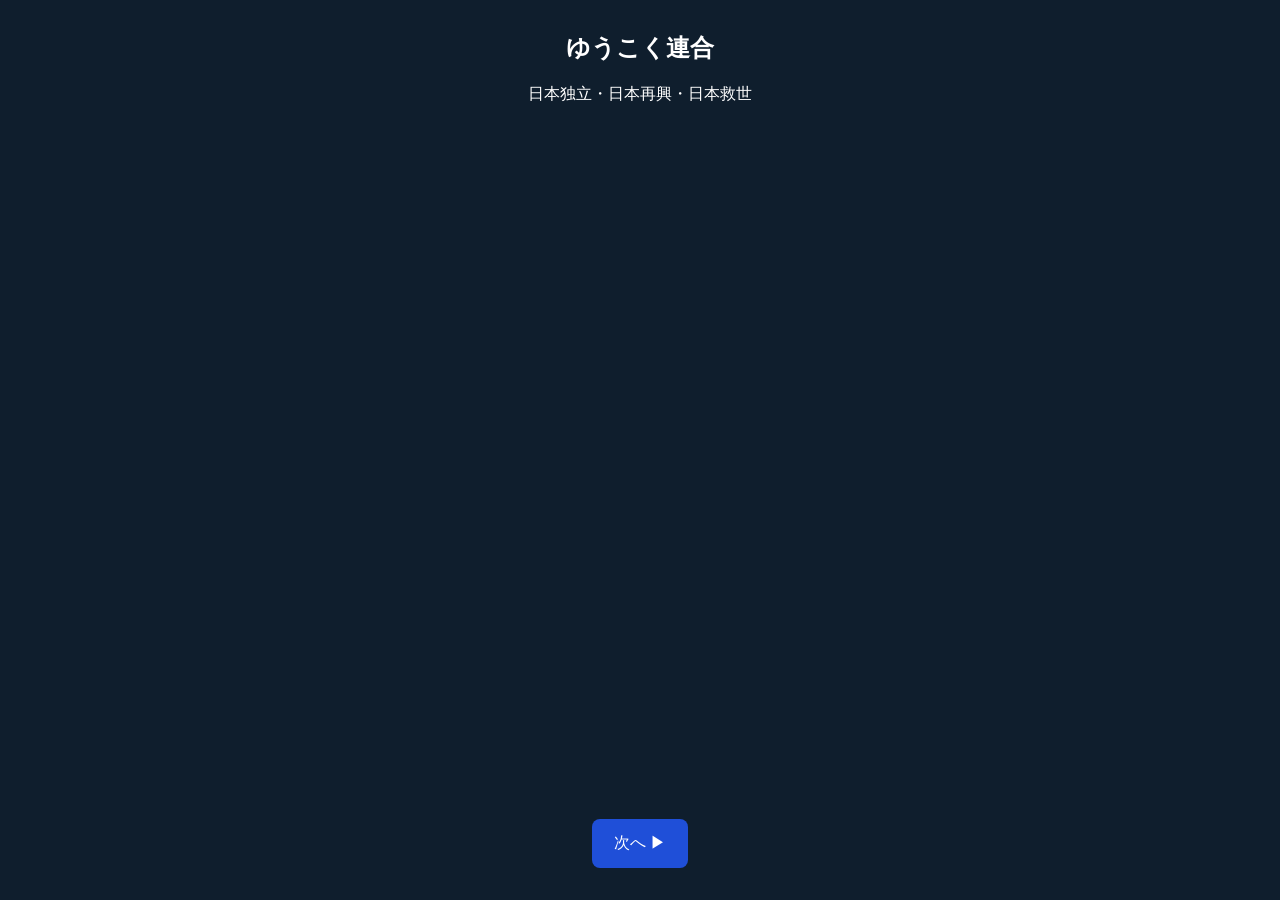
==== index.html @ c10100f3 "Add initial HTML structure and content" ====
<!DOCTYPE html>
<html lang="ja">
<head>
<meta charset="UTF-8">
<meta name="viewport" content="width=device-width, initial-scale=1.0">
<title>ゆうこく連合</title>

<style>
  body {
    margin: 0;
    font-family: -apple-system, BlinkMacSystemFont, "Noto Sans JP", sans-serif;
    background: #0f1e2d;
    color: white;
    overflow: hidden; /* ← 縦スクロール殺す */
  }

  .page {
    width: 100vw;
    height: 100vh;
    display: none;
    flex-direction: column;
    justify-content: space-between;
    padding: 32px 24px;
    box-sizing: border-box;
  }

  .page.active {
    display: flex;
  }

  h1, h2 {
    margin-top: 0;
  }

  .center {
    text-align: center;
  }

  .nav {
    display: flex;
    justify-content: space-between;
  }

  button {
    background: #1f4fd8;
    border: none;
    color: white;
    padding: 14px 22px;
    font-size: 16px;
    border-radius: 8px;
  }

  button.secondary {
    background: #555;
  }

  .card {
    background: rgba(255,255,255,0.08);
    padding: 16px;
    border-radius: 8px;
    margin-bottom: 12px;
  }
</style>
</head>

<body>

<!-- PAGE 1 -->
<section class="page active" id="page-1">
  <div class="center">
    <h1>ゆうこく連合</h1>
    <p>日本独立・日本再興・日本救世</p>
  </div>

  <div class="center">
    <button onclick="nextPage()">次へ ▶</button>
  </div>
</section>

<!-- PAGE 2 -->
<section class="page" id="page-2">
  <div>
    <h2>主な経緯</h2>
    <div class="card">2025年｜原口一博を中心に設立</div>
    <div class="card">2026年1月｜河村たかしらと合流、政党要件達成</div>
    <div class="card">2026年2月8日｜衆院選に15〜30人擁立</div>
  </div>

  <div class="nav">
    <button class="secondary" onclick="prevPage()">◀ 戻る</button>
    <button onclick="nextPage()">次へ ▶</button>
  </div>
</section>

<!-- PAGE 3 -->
<section class="page" id="page-3">
  <div>
    <h2>基本政策</h2>
    <div class="card">消費税廃止（一択）</div>
    <div class="card">反グローバリズム・真の独立国家</div>
    <div class="card">日米地位協定 抜本改定</div>
    <div class="card">核廃絶</div>
    <div class="card">ワクチン即時中止・被害者救済</div>
    <div class="card">責任ある積極財政</div>
  </div>

  <div class="nav">
    <button class="secondary" onclick="prevPage()">◀ 戻る</button>
    <button onclick="alert('ここから候補者ページ等に拡張可能')">
      完了
    </button>
  </div>
</section>

<script>
  let current = 1;
  const total = 3;

  function showPage(n) {
    document.querySelectorAll('.page').forEach(p => p.classList.remove('active'));
    document.getElementById(`page-${n}`).classList.add('active');
  }

  function nextPage() {
    if (current < total) {
      current++;
      showPage(current);
    }
  }

  function prevPage() {
    if (current > 1) {
      current--;
      showPage(current);
    }
  }
</script>

</body>
</html>
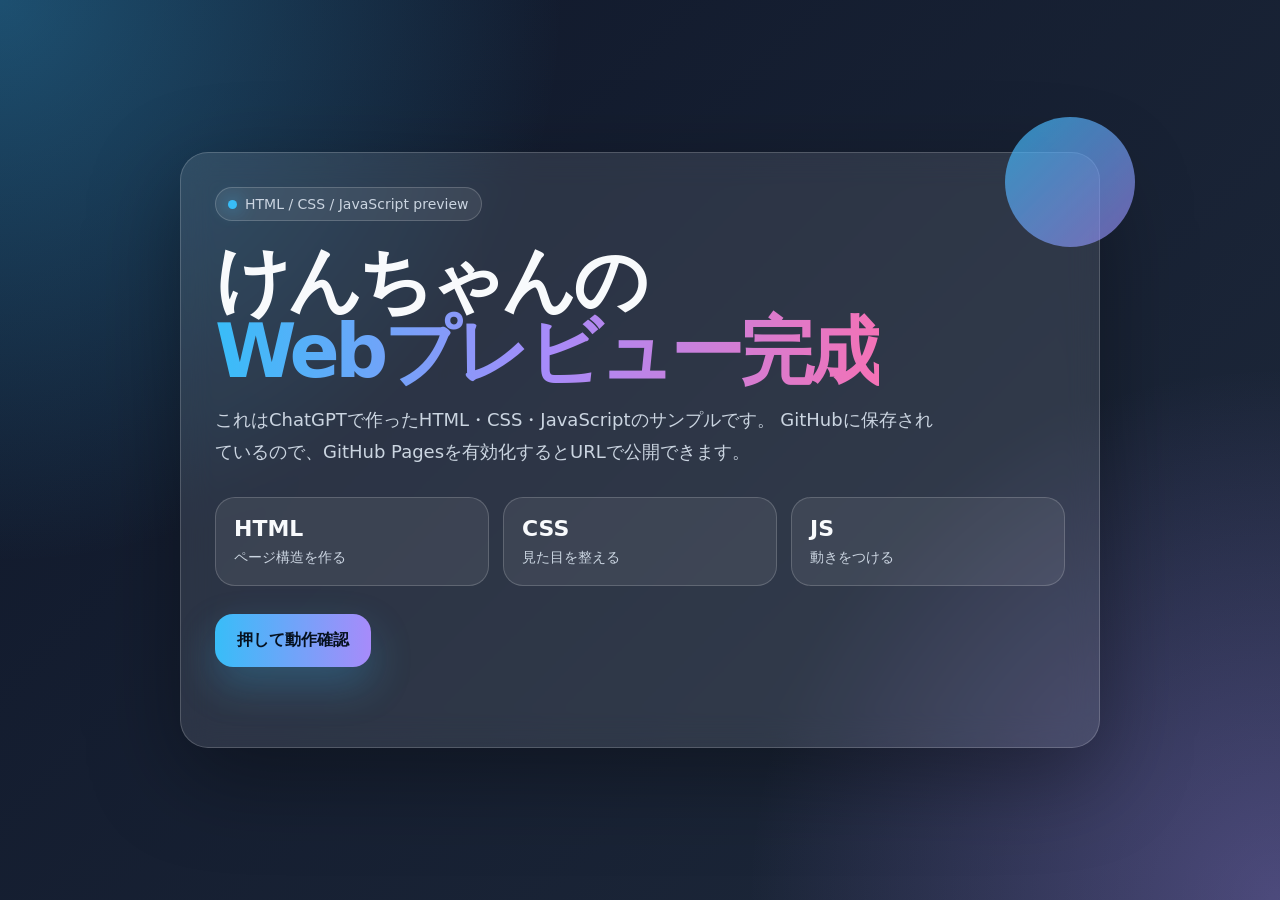
==== commit 00ff9a83: "Update preview HTML from ChatGPT" ====
--- a/index.html
+++ b/index.html
@@ -1,140 +1,181 @@
-<!DOCTYPE html>
+<!doctype html>
 <html lang="ja">
 <head>
-<meta charset="UTF-8">
-<meta name="viewport" content="width=device-width, initial-scale=1.0">
-<title>ゆうこく連合</title>
+  <meta charset="utf-8" />
+  <meta name="viewport" content="width=device-width, initial-scale=1" />
+  <title>けんちゃん HTML/CSS/JavaScript プレビュー</title>
+  <style>
+    :root {
+      --bg1: #0f172a;
+      --bg2: #1e293b;
+      --card: rgba(255,255,255,.10);
+      --line: rgba(255,255,255,.18);
+      --text: #f8fafc;
+      --muted: #cbd5e1;
+      --accent: #38bdf8;
+      --accent2: #a78bfa;
+    }
+    * { box-sizing: border-box; }
+    body {
+      margin: 0;
+      min-height: 100vh;
+      font-family: system-ui, -apple-system, BlinkMacSystemFont, "Segoe UI", sans-serif;
+      color: var(--text);
+      background:
+        radial-gradient(circle at top left, rgba(56,189,248,.34), transparent 36%),
+        radial-gradient(circle at bottom right, rgba(167,139,250,.34), transparent 34%),
+        linear-gradient(135deg, var(--bg1), var(--bg2));
+      display: grid;
+      place-items: center;
+      padding: 24px;
+      overflow-x: hidden;
+    }
+    .wrap {
+      width: min(920px, 100%);
+      border: 1px solid var(--line);
+      background: var(--card);
+      backdrop-filter: blur(16px);
+      border-radius: 28px;
+      padding: 34px;
+      box-shadow: 0 28px 90px rgba(0,0,0,.35);
+      position: relative;
+    }
+    .badge {
+      display: inline-flex;
+      align-items: center;
+      gap: 8px;
+      padding: 8px 12px;
+      border: 1px solid var(--line);
+      border-radius: 999px;
+      color: var(--muted);
+      font-size: 14px;
+      background: rgba(255,255,255,.08);
+    }
+    .dot {
+      width: 9px;
+      height: 9px;
+      border-radius: 50%;
+      background: var(--accent);
+      box-shadow: 0 0 18px var(--accent);
+    }
+    h1 {
+      font-size: clamp(34px, 7vw, 74px);
+      line-height: .95;
+      margin: 24px 0 18px;
+      letter-spacing: -0.06em;
+    }
+    .grad {
+      background: linear-gradient(90deg, var(--accent), var(--accent2), #f472b6);
+      -webkit-background-clip: text;
+      background-clip: text;
+      color: transparent;
+    }
+    p {
+      color: var(--muted);
+      font-size: 18px;
+      line-height: 1.8;
+      margin: 0 0 26px;
+      max-width: 720px;
+    }
+    .grid {
+      display: grid;
+      grid-template-columns: repeat(3, 1fr);
+      gap: 14px;
+      margin: 28px 0;
+    }
+    .mini {
+      border: 1px solid var(--line);
+      border-radius: 20px;
+      padding: 18px;
+      background: rgba(255,255,255,.07);
+    }
+    .mini strong {
+      display: block;
+      font-size: 22px;
+      margin-bottom: 6px;
+    }
+    .mini span {
+      color: var(--muted);
+      font-size: 14px;
+    }
+    button {
+      appearance: none;
+      border: 0;
+      cursor: pointer;
+      border-radius: 18px;
+      padding: 16px 22px;
+      font-weight: 800;
+      font-size: 16px;
+      color: #06111f;
+      background: linear-gradient(90deg, var(--accent), var(--accent2));
+      box-shadow: 0 18px 40px rgba(56,189,248,.25);
+      transition: transform .18s ease, box-shadow .18s ease;
+    }
+    button:hover {
+      transform: translateY(-2px);
+      box-shadow: 0 22px 48px rgba(167,139,250,.30);
+    }
+    .message {
+      margin-top: 18px;
+      color: #e0f2fe;
+      min-height: 28px;
+      font-size: 17px;
+      font-weight: 700;
+    }
+    .orb {
+      position: absolute;
+      width: 130px;
+      height: 130px;
+      right: -36px;
+      top: -36px;
+      border-radius: 50%;
+      background: linear-gradient(135deg, rgba(56,189,248,.9), rgba(167,139,250,.8));
+      filter: blur(.2px);
+      animation: float 4s ease-in-out infinite;
+      opacity: .78;
+    }
+    @keyframes float {
+      0%, 100% { transform: translateY(0) rotate(0deg); }
+      50% { transform: translateY(14px) rotate(18deg); }
+    }
+    @media (max-width: 720px) {
+      .wrap { padding: 24px; border-radius: 22px; }
+      .grid { grid-template-columns: 1fr; }
+      .orb { width: 90px; height: 90px; right: -24px; top: -24px; }
+    }
+  </style>
+</head>
+<body>
+  <main class="wrap">
+    <div class="orb" aria-hidden="true"></div>
+    <div class="badge"><span class="dot"></span> HTML / CSS / JavaScript preview</div>
+    <h1>けんちゃんの<br><span class="grad">Webプレビュー完成</span></h1>
+    <p>
+      これはChatGPTで作ったHTML・CSS・JavaScriptのサンプルです。
+      GitHubに保存されているので、GitHub Pagesを有効化するとURLで公開できます。
+    </p>
 
-<style>
-  body {
-    margin: 0;
-    font-family: -apple-system, BlinkMacSystemFont, "Noto Sans JP", sans-serif;
-    background: #0f1e2d;
-    color: white;
-    overflow: hidden; /* ← 縦スクロール殺す */
-  }
+    <section class="grid" aria-label="できること">
+      <div class="mini"><strong>HTML</strong><span>ページ構造を作る</span></div>
+      <div class="mini"><strong>CSS</strong><span>見た目を整える</span></div>
+      <div class="mini"><strong>JS</strong><span>動きをつける</span></div>
+    </section>
 
-  .page {
-    width: 100vw;
-    height: 100vh;
-    display: none;
-    flex-direction: column;
-    justify-content: space-between;
-    padding: 32px 24px;
-    box-sizing: border-box;
-  }
+    <button id="action">押して動作確認</button>
+    <div id="message" class="message"></div>
+  </main>
 
-  .page.active {
-    display: flex;
-  }
+  <script>
+    const button = document.getElementById("action");
+    const message = document.getElementById("message");
+    let count = 0;
 
-  h1, h2 {
-    margin-top: 0;
-  }
-
-  .center {
-    text-align: center;
-  }
-
-  .nav {
-    display: flex;
-    justify-content: space-between;
-  }
-
-  button {
-    background: #1f4fd8;
-    border: none;
-    color: white;
-    padding: 14px 22px;
-    font-size: 16px;
-    border-radius: 8px;
-  }
-
-  button.secondary {
-    background: #555;
-  }
-
-  .card {
-    background: rgba(255,255,255,0.08);
-    padding: 16px;
-    border-radius: 8px;
-    margin-bottom: 12px;
-  }
-</style>
-</head>
-
-<body>
-
-<!-- PAGE 1 -->
-<section class="page active" id="page-1">
-  <div class="center">
-    <h1>ゆうこく連合</h1>
-    <p>日本独立・日本再興・日本救世</p>
-  </div>
-
-  <div class="center">
-    <button onclick="nextPage()">次へ ▶</button>
-  </div>
-</section>
-
-<!-- PAGE 2 -->
-<section class="page" id="page-2">
-  <div>
-    <h2>主な経緯</h2>
-    <div class="card">2025年｜原口一博を中心に設立</div>
-    <div class="card">2026年1月｜河村たかしらと合流、政党要件達成</div>
-    <div class="card">2026年2月8日｜衆院選に15〜30人擁立</div>
-  </div>
-
-  <div class="nav">
-    <button class="secondary" onclick="prevPage()">◀ 戻る</button>
-    <button onclick="nextPage()">次へ ▶</button>
-  </div>
-</section>
-
-<!-- PAGE 3 -->
-<section class="page" id="page-3">
-  <div>
-    <h2>基本政策</h2>
-    <div class="card">消費税廃止（一択）</div>
-    <div class="card">反グローバリズム・真の独立国家</div>
-    <div class="card">日米地位協定 抜本改定</div>
-    <div class="card">核廃絶</div>
-    <div class="card">ワクチン即時中止・被害者救済</div>
-    <div class="card">責任ある積極財政</div>
-  </div>
-
-  <div class="nav">
-    <button class="secondary" onclick="prevPage()">◀ 戻る</button>
-    <button onclick="alert('ここから候補者ページ等に拡張可能')">
-      完了
-    </button>
-  </div>
-</section>
-
-<script>
-  let current = 1;
-  const total = 3;
-
-  function showPage(n) {
-    document.querySelectorAll('.page').forEach(p => p.classList.remove('active'));
-    document.getElementById(`page-${n}`).classList.add('active');
-  }
-
-  function nextPage() {
-    if (current < total) {
-      current++;
-      showPage(current);
-    }
-  }
-
-  function prevPage() {
-    if (current > 1) {
-      current--;
-      showPage(current);
-    }
-  }
-</script>
-
+    button.addEventListener("click", () => {
+      count += 1;
+      message.textContent = `JavaScript動作OK。ボタンを ${count} 回押しました。`;
+      document.documentElement.style.setProperty("--accent", count % 2 ? "#22c55e" : "#38bdf8");
+      document.documentElement.style.setProperty("--accent2", count % 2 ? "#facc15" : "#a78bfa");
+    });
+  </script>
 </body>
 </html>
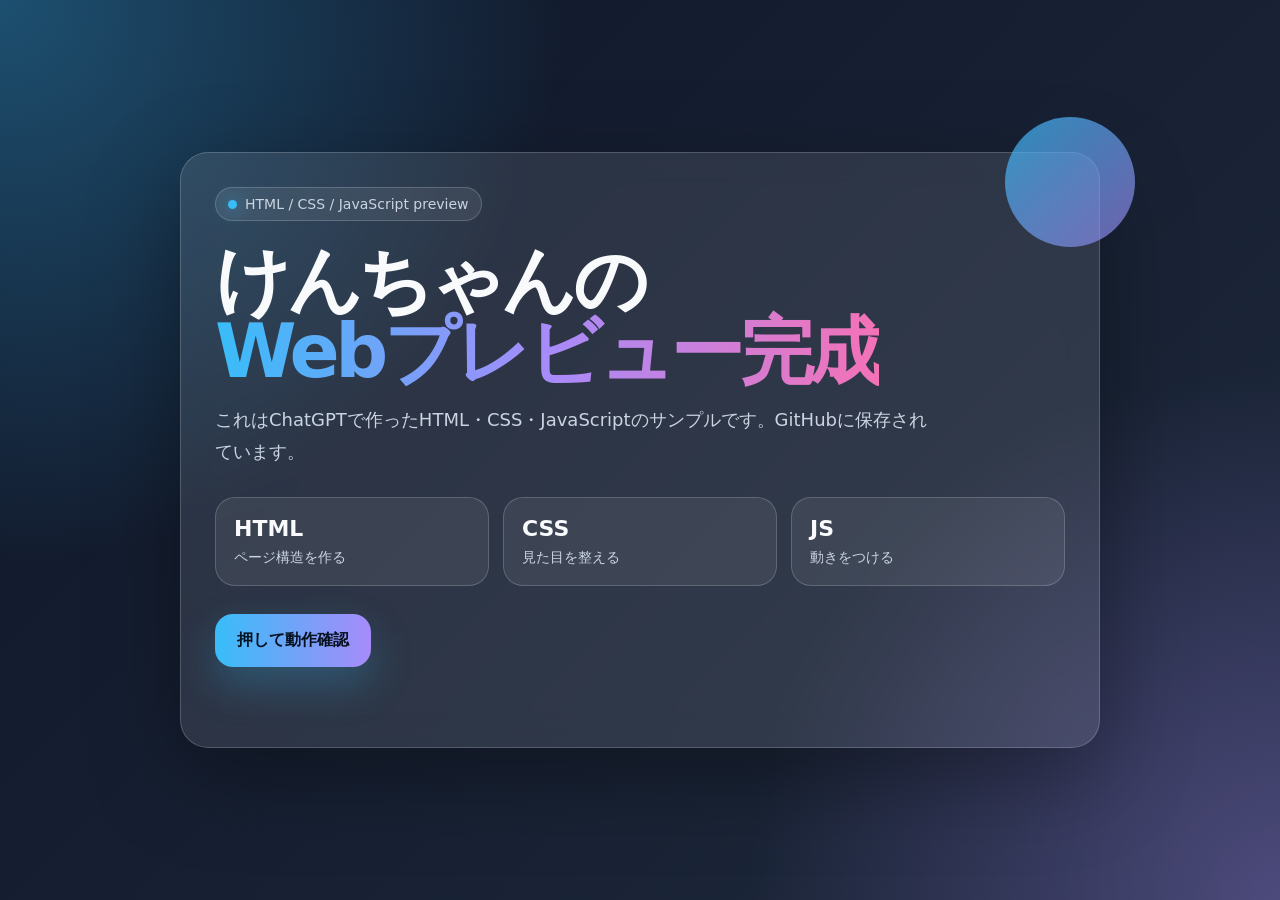
==== commit 4fb8b1a1: "Simplify LINE link preview metadata" ====
--- a/index.html
+++ b/index.html
@@ -3,7 +3,15 @@
 <head>
   <meta charset="utf-8" />
   <meta name="viewport" content="width=device-width, initial-scale=1" />
-  <title>けんちゃん HTML/CSS/JavaScript プレビュー</title>
+  <title>k-nifty.github.io</title>
+  <meta name="description" content="">
+  <meta property="og:title" content="k-nifty.github.io">
+  <meta property="og:description" content="">
+  <meta property="og:type" content="website">
+  <meta property="og:url" content="https://k-nifty.github.io/mysite2/">
+  <meta name="twitter:card" content="summary">
+  <meta name="twitter:title" content="k-nifty.github.io">
+  <meta name="twitter:description" content="">
   <style>
     :root {
       --bg1: #0f172a;
@@ -40,109 +48,21 @@
       box-shadow: 0 28px 90px rgba(0,0,0,.35);
       position: relative;
     }
-    .badge {
-      display: inline-flex;
-      align-items: center;
-      gap: 8px;
-      padding: 8px 12px;
-      border: 1px solid var(--line);
-      border-radius: 999px;
-      color: var(--muted);
-      font-size: 14px;
-      background: rgba(255,255,255,.08);
-    }
-    .dot {
-      width: 9px;
-      height: 9px;
-      border-radius: 50%;
-      background: var(--accent);
-      box-shadow: 0 0 18px var(--accent);
-    }
-    h1 {
-      font-size: clamp(34px, 7vw, 74px);
-      line-height: .95;
-      margin: 24px 0 18px;
-      letter-spacing: -0.06em;
-    }
-    .grad {
-      background: linear-gradient(90deg, var(--accent), var(--accent2), #f472b6);
-      -webkit-background-clip: text;
-      background-clip: text;
-      color: transparent;
-    }
-    p {
-      color: var(--muted);
-      font-size: 18px;
-      line-height: 1.8;
-      margin: 0 0 26px;
-      max-width: 720px;
-    }
-    .grid {
-      display: grid;
-      grid-template-columns: repeat(3, 1fr);
-      gap: 14px;
-      margin: 28px 0;
-    }
-    .mini {
-      border: 1px solid var(--line);
-      border-radius: 20px;
-      padding: 18px;
-      background: rgba(255,255,255,.07);
-    }
-    .mini strong {
-      display: block;
-      font-size: 22px;
-      margin-bottom: 6px;
-    }
-    .mini span {
-      color: var(--muted);
-      font-size: 14px;
-    }
-    button {
-      appearance: none;
-      border: 0;
-      cursor: pointer;
-      border-radius: 18px;
-      padding: 16px 22px;
-      font-weight: 800;
-      font-size: 16px;
-      color: #06111f;
-      background: linear-gradient(90deg, var(--accent), var(--accent2));
-      box-shadow: 0 18px 40px rgba(56,189,248,.25);
-      transition: transform .18s ease, box-shadow .18s ease;
-    }
-    button:hover {
-      transform: translateY(-2px);
-      box-shadow: 0 22px 48px rgba(167,139,250,.30);
-    }
-    .message {
-      margin-top: 18px;
-      color: #e0f2fe;
-      min-height: 28px;
-      font-size: 17px;
-      font-weight: 700;
-    }
-    .orb {
-      position: absolute;
-      width: 130px;
-      height: 130px;
-      right: -36px;
-      top: -36px;
-      border-radius: 50%;
-      background: linear-gradient(135deg, rgba(56,189,248,.9), rgba(167,139,250,.8));
-      filter: blur(.2px);
-      animation: float 4s ease-in-out infinite;
-      opacity: .78;
-    }
-    @keyframes float {
-      0%, 100% { transform: translateY(0) rotate(0deg); }
-      50% { transform: translateY(14px) rotate(18deg); }
-    }
-    @media (max-width: 720px) {
-      .wrap { padding: 24px; border-radius: 22px; }
-      .grid { grid-template-columns: 1fr; }
-      .orb { width: 90px; height: 90px; right: -24px; top: -24px; }
-    }
+    .badge { display: inline-flex; align-items: center; gap: 8px; padding: 8px 12px; border: 1px solid var(--line); border-radius: 999px; color: var(--muted); font-size: 14px; background: rgba(255,255,255,.08); }
+    .dot { width: 9px; height: 9px; border-radius: 50%; background: var(--accent); box-shadow: 0 0 18px var(--accent); }
+    h1 { font-size: clamp(34px, 7vw, 74px); line-height: .95; margin: 24px 0 18px; letter-spacing: -0.06em; }
+    .grad { background: linear-gradient(90deg, var(--accent), var(--accent2), #f472b6); -webkit-background-clip: text; background-clip: text; color: transparent; }
+    p { color: var(--muted); font-size: 18px; line-height: 1.8; margin: 0 0 26px; max-width: 720px; }
+    .grid { display: grid; grid-template-columns: repeat(3, 1fr); gap: 14px; margin: 28px 0; }
+    .mini { border: 1px solid var(--line); border-radius: 20px; padding: 18px; background: rgba(255,255,255,.07); }
+    .mini strong { display: block; font-size: 22px; margin-bottom: 6px; }
+    .mini span { color: var(--muted); font-size: 14px; }
+    button { appearance: none; border: 0; cursor: pointer; border-radius: 18px; padding: 16px 22px; font-weight: 800; font-size: 16px; color: #06111f; background: linear-gradient(90deg, var(--accent), var(--accent2)); box-shadow: 0 18px 40px rgba(56,189,248,.25); transition: transform .18s ease, box-shadow .18s ease; }
+    button:hover { transform: translateY(-2px); box-shadow: 0 22px 48px rgba(167,139,250,.30); }
+    .message { margin-top: 18px; color: #e0f2fe; min-height: 28px; font-size: 17px; font-weight: 700; }
+    .orb { position: absolute; width: 130px; height: 130px; right: -36px; top: -36px; border-radius: 50%; background: linear-gradient(135deg, rgba(56,189,248,.9), rgba(167,139,250,.8)); filter: blur(.2px); animation: float 4s ease-in-out infinite; opacity: .78; }
+    @keyframes float { 0%, 100% { transform: translateY(0) rotate(0deg); } 50% { transform: translateY(14px) rotate(18deg); } }
+    @media (max-width: 720px) { .wrap { padding: 24px; border-radius: 22px; } .grid { grid-template-columns: 1fr; } .orb { width: 90px; height: 90px; right: -24px; top: -24px; } }
   </style>
 </head>
 <body>
@@ -150,26 +70,19 @@
     <div class="orb" aria-hidden="true"></div>
     <div class="badge"><span class="dot"></span> HTML / CSS / JavaScript preview</div>
     <h1>けんちゃんの<br><span class="grad">Webプレビュー完成</span></h1>
-    <p>
-      これはChatGPTで作ったHTML・CSS・JavaScriptのサンプルです。
-      GitHubに保存されているので、GitHub Pagesを有効化するとURLで公開できます。
-    </p>
-
+    <p>これはChatGPTで作ったHTML・CSS・JavaScriptのサンプルです。GitHubに保存されています。</p>
     <section class="grid" aria-label="できること">
       <div class="mini"><strong>HTML</strong><span>ページ構造を作る</span></div>
       <div class="mini"><strong>CSS</strong><span>見た目を整える</span></div>
       <div class="mini"><strong>JS</strong><span>動きをつける</span></div>
     </section>
-
     <button id="action">押して動作確認</button>
     <div id="message" class="message"></div>
   </main>
-
   <script>
     const button = document.getElementById("action");
     const message = document.getElementById("message");
     let count = 0;
-
     button.addEventListener("click", () => {
       count += 1;
       message.textContent = `JavaScript動作OK。ボタンを ${count} 回押しました。`;
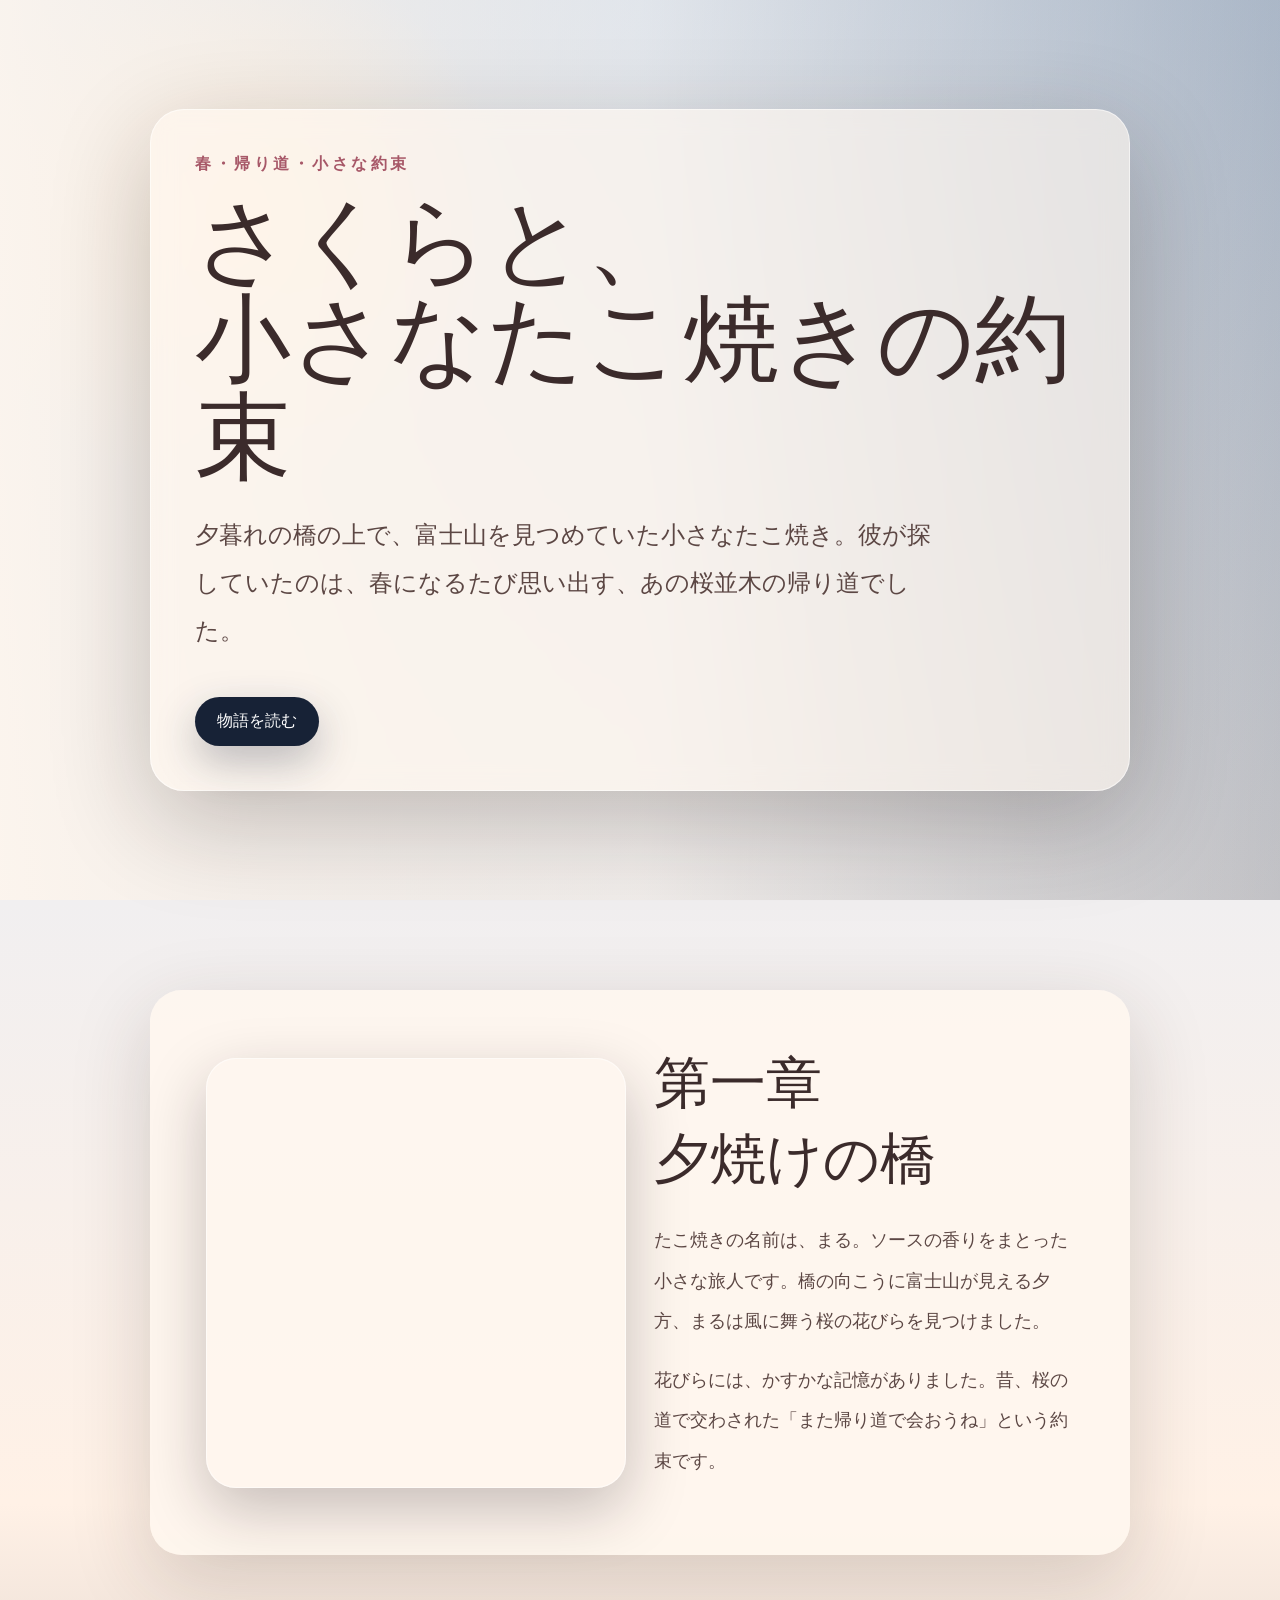
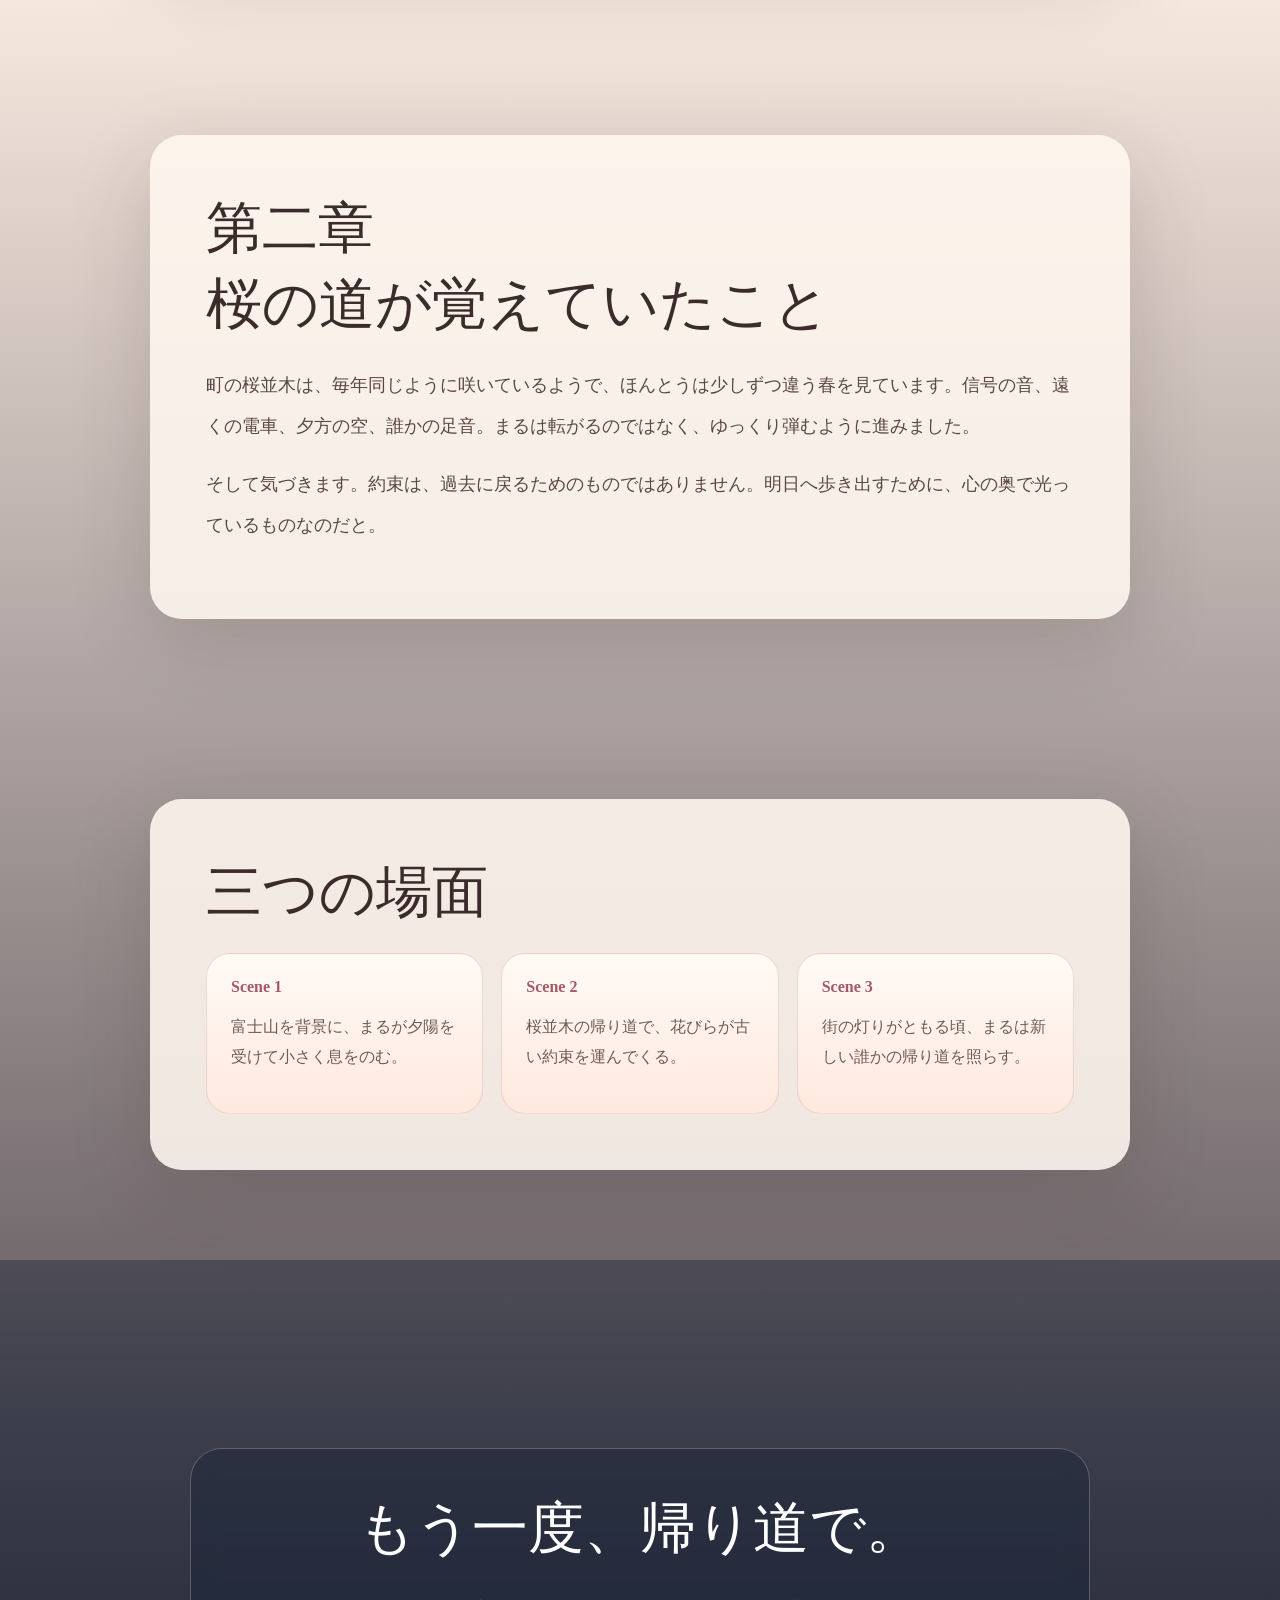
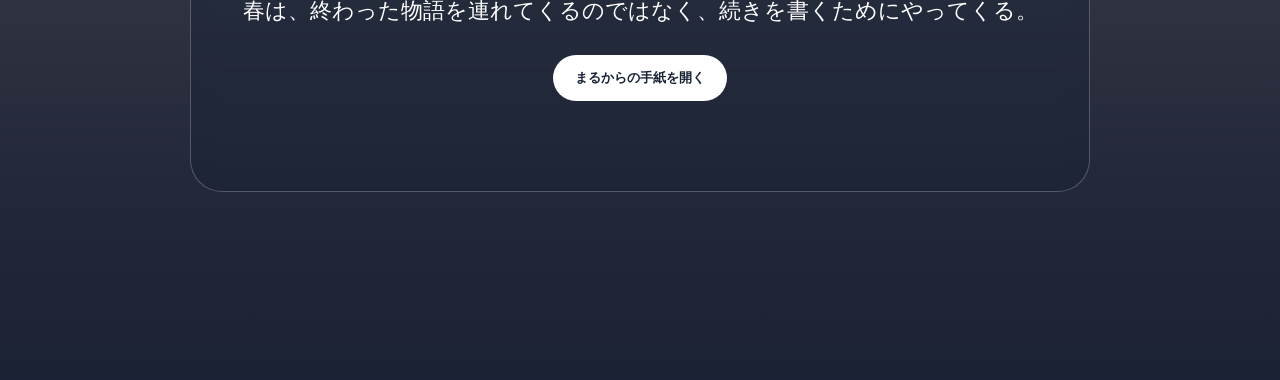
==== commit aa553b21: "Create spring story website" ====
--- a/index.html
+++ b/index.html
@@ -3,92 +3,42 @@
 <head>
   <meta charset="utf-8" />
   <meta name="viewport" content="width=device-width, initial-scale=1" />
-  <title>k-nifty.github.io</title>
-  <meta name="description" content="">
-  <meta property="og:title" content="k-nifty.github.io">
-  <meta property="og:description" content="">
+  <title>さくらと小さなたこ焼きの約束</title>
+  <meta name="description" content="桜の帰り道と、富士山を見つめる小さなたこ焼きから生まれた春の物語サイト。">
+  <meta property="og:title" content="さくらと小さなたこ焼きの約束">
+  <meta property="og:description" content="あの道で交わした約束を、春がもう一度連れてくる。">
   <meta property="og:type" content="website">
   <meta property="og:url" content="https://k-nifty.github.io/mysite2/">
-  <meta name="twitter:card" content="summary">
-  <meta name="twitter:title" content="k-nifty.github.io">
-  <meta name="twitter:description" content="">
   <style>
-    :root {
-      --bg1: #0f172a;
-      --bg2: #1e293b;
-      --card: rgba(255,255,255,.10);
-      --line: rgba(255,255,255,.18);
-      --text: #f8fafc;
-      --muted: #cbd5e1;
-      --accent: #38bdf8;
-      --accent2: #a78bfa;
+    :root{
+      --ink:#3b2b2b; --muted:#7b6662; --paper:#fff7ef; --sakura:#f4a7b9; --sun:#f4b36a; --sky:#6f9ec7; --deep:#172236;
     }
-    * { box-sizing: border-box; }
-    body {
-      margin: 0;
-      min-height: 100vh;
-      font-family: system-ui, -apple-system, BlinkMacSystemFont, "Segoe UI", sans-serif;
-      color: var(--text);
-      background:
-        radial-gradient(circle at top left, rgba(56,189,248,.34), transparent 36%),
-        radial-gradient(circle at bottom right, rgba(167,139,250,.34), transparent 34%),
-        linear-gradient(135deg, var(--bg1), var(--bg2));
-      display: grid;
-      place-items: center;
-      padding: 24px;
-      overflow-x: hidden;
-    }
-    .wrap {
-      width: min(920px, 100%);
-      border: 1px solid var(--line);
-      background: var(--card);
-      backdrop-filter: blur(16px);
-      border-radius: 28px;
-      padding: 34px;
-      box-shadow: 0 28px 90px rgba(0,0,0,.35);
-      position: relative;
-    }
-    .badge { display: inline-flex; align-items: center; gap: 8px; padding: 8px 12px; border: 1px solid var(--line); border-radius: 999px; color: var(--muted); font-size: 14px; background: rgba(255,255,255,.08); }
-    .dot { width: 9px; height: 9px; border-radius: 50%; background: var(--accent); box-shadow: 0 0 18px var(--accent); }
-    h1 { font-size: clamp(34px, 7vw, 74px); line-height: .95; margin: 24px 0 18px; letter-spacing: -0.06em; }
-    .grad { background: linear-gradient(90deg, var(--accent), var(--accent2), #f472b6); -webkit-background-clip: text; background-clip: text; color: transparent; }
-    p { color: var(--muted); font-size: 18px; line-height: 1.8; margin: 0 0 26px; max-width: 720px; }
-    .grid { display: grid; grid-template-columns: repeat(3, 1fr); gap: 14px; margin: 28px 0; }
-    .mini { border: 1px solid var(--line); border-radius: 20px; padding: 18px; background: rgba(255,255,255,.07); }
-    .mini strong { display: block; font-size: 22px; margin-bottom: 6px; }
-    .mini span { color: var(--muted); font-size: 14px; }
-    button { appearance: none; border: 0; cursor: pointer; border-radius: 18px; padding: 16px 22px; font-weight: 800; font-size: 16px; color: #06111f; background: linear-gradient(90deg, var(--accent), var(--accent2)); box-shadow: 0 18px 40px rgba(56,189,248,.25); transition: transform .18s ease, box-shadow .18s ease; }
-    button:hover { transform: translateY(-2px); box-shadow: 0 22px 48px rgba(167,139,250,.30); }
-    .message { margin-top: 18px; color: #e0f2fe; min-height: 28px; font-size: 17px; font-weight: 700; }
-    .orb { position: absolute; width: 130px; height: 130px; right: -36px; top: -36px; border-radius: 50%; background: linear-gradient(135deg, rgba(56,189,248,.9), rgba(167,139,250,.8)); filter: blur(.2px); animation: float 4s ease-in-out infinite; opacity: .78; }
-    @keyframes float { 0%, 100% { transform: translateY(0) rotate(0deg); } 50% { transform: translateY(14px) rotate(18deg); } }
-    @media (max-width: 720px) { .wrap { padding: 24px; border-radius: 22px; } .grid { grid-template-columns: 1fr; } .orb { width: 90px; height: 90px; right: -24px; top: -24px; } }
+    *{box-sizing:border-box} html{scroll-behavior:smooth}
+    body{margin:0;font-family:ui-serif,"Hiragino Mincho ProN","Yu Mincho",serif;color:var(--ink);background:linear-gradient(180deg,#dcecff 0%,#fff1e6 42%,#2b2430 100%);overflow-x:hidden}
+    .petals{position:fixed;inset:0;pointer-events:none;z-index:3;overflow:hidden}.petals span{position:absolute;top:-8vh;width:14px;height:9px;border-radius:80% 0 80% 0;background:rgba(244,167,185,.75);filter:blur(.2px);animation:fall linear infinite}.petals span:nth-child(1){left:8%;animation-duration:11s}.petals span:nth-child(2){left:18%;animation-duration:14s;animation-delay:2s}.petals span:nth-child(3){left:31%;animation-duration:10s;animation-delay:4s}.petals span:nth-child(4){left:46%;animation-duration:16s;animation-delay:1s}.petals span:nth-child(5){left:61%;animation-duration:12s;animation-delay:3s}.petals span:nth-child(6){left:76%;animation-duration:15s;animation-delay:5s}.petals span:nth-child(7){left:91%;animation-duration:13s;animation-delay:1.5s}@keyframes fall{to{transform:translateY(112vh) translateX(80px) rotate(540deg)}}
+    header{min-height:100vh;display:grid;place-items:center;padding:28px;position:relative;background:radial-gradient(circle at 18% 24%,rgba(255,220,176,.85),transparent 22%),linear-gradient(120deg,rgba(20,36,58,.18),rgba(255,255,255,.15)),url('D49456F5-E805-4C83-AE9D-FBE341C037E3.jpeg') center/cover no-repeat}.veil{position:absolute;inset:0;background:linear-gradient(90deg,rgba(255,247,239,.92),rgba(255,247,239,.48),rgba(20,25,38,.22))}.hero{position:relative;z-index:1;width:min(980px,100%);padding:44px;border:1px solid rgba(255,255,255,.55);border-radius:34px;background:rgba(255,247,239,.62);backdrop-filter:blur(12px);box-shadow:0 30px 100px rgba(35,22,18,.24)}
+    .eyebrow{letter-spacing:.22em;color:#a75868;font-weight:700}.title{font-size:clamp(42px,8vw,96px);line-height:1.02;margin:18px 0 20px;font-weight:500}.lead{font-size:clamp(17px,2.2vw,24px);line-height:2;max-width:760px;color:#5c4744}.cta{display:inline-block;margin-top:18px;padding:14px 22px;border-radius:999px;background:var(--deep);color:#fff;text-decoration:none;box-shadow:0 16px 42px rgba(23,34,54,.28)}
+    section{padding:90px 24px}.card{width:min(980px,100%);margin:auto;border-radius:32px;background:rgba(255,247,239,.88);box-shadow:0 24px 80px rgba(58,40,36,.18);padding:clamp(26px,5vw,56px)}h2{font-size:clamp(30px,5vw,56px);font-weight:500;margin:0 0 22px}.story p{font-size:18px;line-height:2.25;color:#5c4744}.split{display:grid;grid-template-columns:1fr 1fr;gap:28px;align-items:center}.photo{min-height:430px;border-radius:30px;background:url('1323C2AB-B8EA-4096-AECE-0AFC04B3CB11.jpeg') center/cover no-repeat;box-shadow:inset 0 0 0 1px rgba(255,255,255,.55),0 22px 60px rgba(31,24,30,.25)}.note{font-size:22px;line-height:2;color:#4c3937}.chapters{display:grid;grid-template-columns:repeat(3,1fr);gap:18px}.chapter{padding:24px;border-radius:24px;background:linear-gradient(180deg,#fffaf5,#ffe9df);border:1px solid rgba(165,91,76,.18)}.chapter b{color:#a75868}.chapter p{line-height:1.9;color:#705b57}.ending{min-height:80vh;display:grid;place-items:center;text-align:center;color:#fff;background:linear-gradient(rgba(23,34,54,.42),rgba(23,34,54,.78)),url('D49456F5-E805-4C83-AE9D-FBE341C037E3.jpeg') center/cover fixed}.ending .box{width:min(900px,92%);padding:42px;border-radius:32px;background:rgba(23,34,54,.42);border:1px solid rgba(255,255,255,.24);backdrop-filter:blur(10px)}.ending p{font-size:22px;line-height:2}.button{border:0;border-radius:999px;padding:14px 22px;font-weight:700;background:#fff;color:var(--deep);cursor:pointer}.secret{margin-top:18px;min-height:30px;font-size:18px;color:#ffe3eb}@media(max-width:760px){.hero{padding:28px}.split,.chapters{grid-template-columns:1fr}.photo{min-height:340px}section{padding:64px 18px}}
   </style>
 </head>
 <body>
-  <main class="wrap">
-    <div class="orb" aria-hidden="true"></div>
-    <div class="badge"><span class="dot"></span> HTML / CSS / JavaScript preview</div>
-    <h1>けんちゃんの<br><span class="grad">Webプレビュー完成</span></h1>
-    <p>これはChatGPTで作ったHTML・CSS・JavaScriptのサンプルです。GitHubに保存されています。</p>
-    <section class="grid" aria-label="できること">
-      <div class="mini"><strong>HTML</strong><span>ページ構造を作る</span></div>
-      <div class="mini"><strong>CSS</strong><span>見た目を整える</span></div>
-      <div class="mini"><strong>JS</strong><span>動きをつける</span></div>
-    </section>
-    <button id="action">押して動作確認</button>
-    <div id="message" class="message"></div>
-  </main>
+  <div class="petals" aria-hidden="true"><span></span><span></span><span></span><span></span><span></span><span></span><span></span></div>
+  <header>
+    <div class="veil"></div>
+    <div class="hero">
+      <div class="eyebrow">春・帰り道・小さな約束</div>
+      <h1 class="title">さくらと、<br>小さなたこ焼きの約束</h1>
+      <p class="lead">夕暮れの橋の上で、富士山を見つめていた小さなたこ焼き。彼が探していたのは、春になるたび思い出す、あの桜並木の帰り道でした。</p>
+      <a class="cta" href="#story">物語を読む</a>
+    </div>
+  </header>
+  <section id="story" class="story"><div class="card split"><div class="photo" aria-label="富士山と小さなたこ焼きのイメージ"></div><div><h2>第一章<br>夕焼けの橋</h2><p>たこ焼きの名前は、まる。ソースの香りをまとった小さな旅人です。橋の向こうに富士山が見える夕方、まるは風に舞う桜の花びらを見つけました。</p><p>花びらには、かすかな記憶がありました。昔、桜の道で交わされた「また帰り道で会おうね」という約束です。</p></div></div></section>
+  <section class="story"><div class="card"><h2>第二章<br>桜の道が覚えていたこと</h2><p>町の桜並木は、毎年同じように咲いているようで、ほんとうは少しずつ違う春を見ています。信号の音、遠くの電車、夕方の空、誰かの足音。まるは転がるのではなく、ゆっくり弾むように進みました。</p><p>そして気づきます。約束は、過去に戻るためのものではありません。明日へ歩き出すために、心の奥で光っているものなのだと。</p></div></section>
+  <section><div class="card"><h2>三つの場面</h2><div class="chapters"><div class="chapter"><b>Scene 1</b><p>富士山を背景に、まるが夕陽を受けて小さく息をのむ。</p></div><div class="chapter"><b>Scene 2</b><p>桜並木の帰り道で、花びらが古い約束を運んでくる。</p></div><div class="chapter"><b>Scene 3</b><p>街の灯りがともる頃、まるは新しい誰かの帰り道を照らす。</p></div></div></div></section>
+  <section class="ending"><div class="box"><h2>もう一度、帰り道で。</h2><p>春は、終わった物語を連れてくるのではなく、続きを書くためにやってくる。</p><button class="button" id="btn">まるからの手紙を開く</button><div id="secret" class="secret"></div></div></section>
   <script>
-    const button = document.getElementById("action");
-    const message = document.getElementById("message");
-    let count = 0;
-    button.addEventListener("click", () => {
-      count += 1;
-      message.textContent = `JavaScript動作OK。ボタンを ${count} 回押しました。`;
-      document.documentElement.style.setProperty("--accent", count % 2 ? "#22c55e" : "#38bdf8");
-      document.documentElement.style.setProperty("--accent2", count % 2 ? "#facc15" : "#a78bfa");
-    });
+    const lines=["また、帰り道で会おうね。","桜が咲いたら、ぼくはきっと思い出す。","明日も、いい天気になりますように。"];
+    let i=0;document.getElementById('btn').addEventListener('click',()=>{document.getElementById('secret').textContent=lines[i%lines.length];i++;});
   </script>
 </body>
-</html>
+</html>
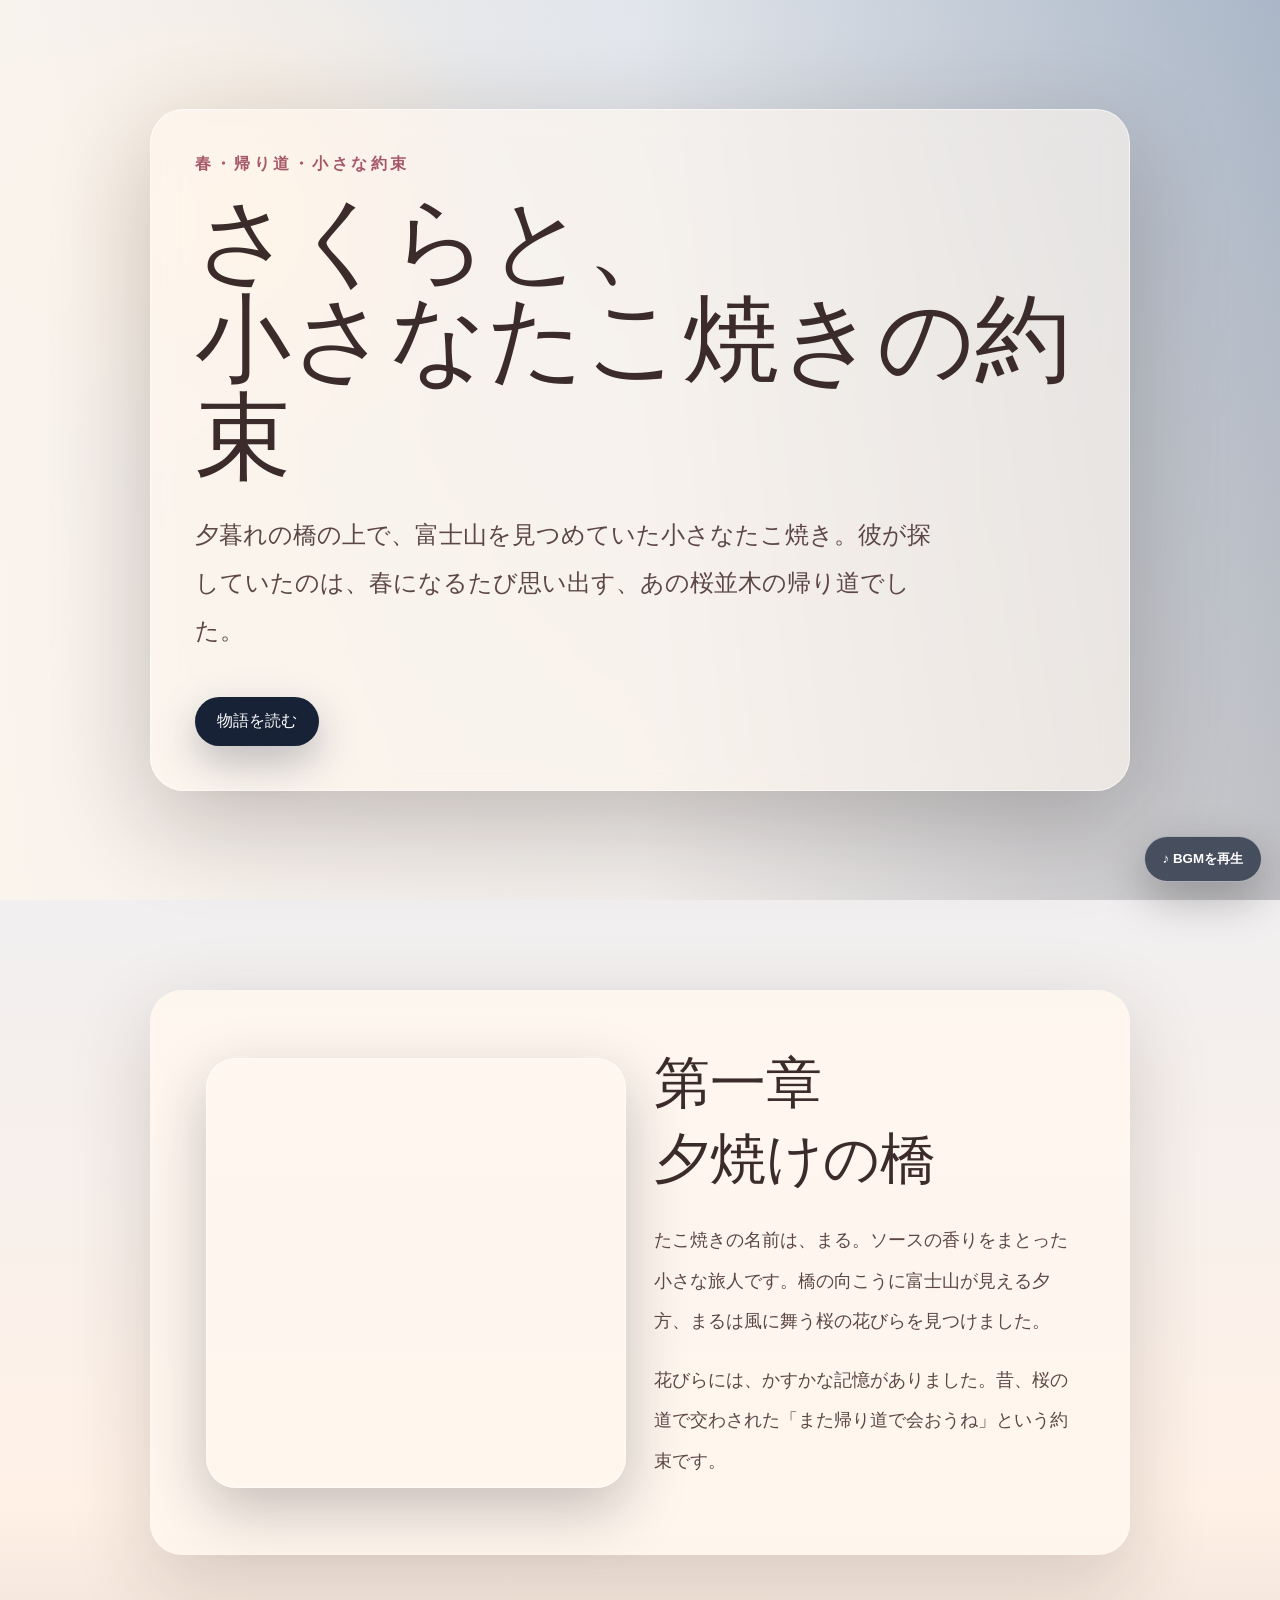
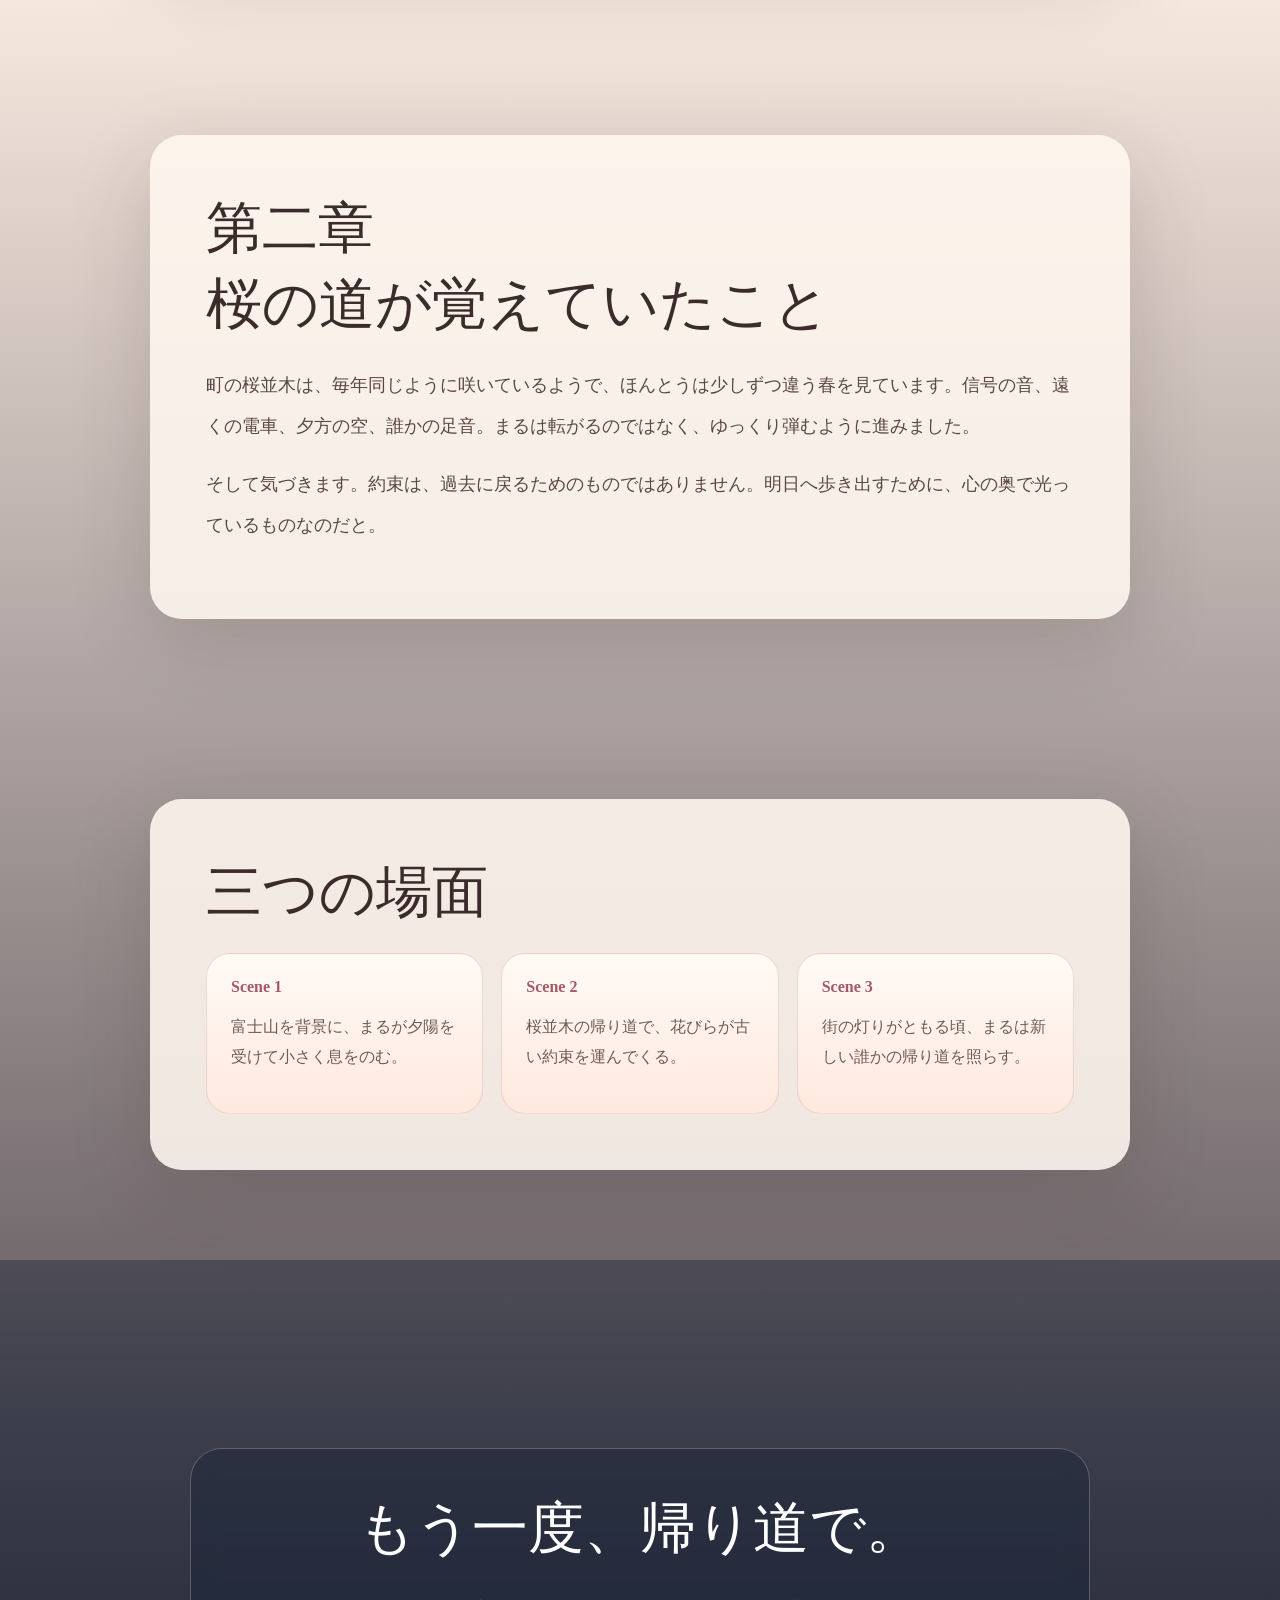
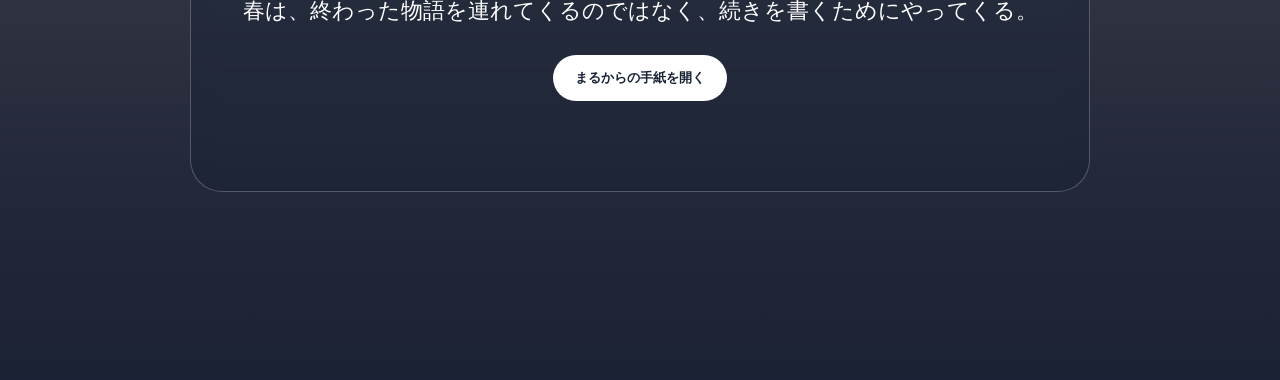
==== commit 989dfd2a: "Add interactive ambient BGM" ====
--- a/index.html
+++ b/index.html
@@ -10,35 +10,24 @@
   <meta property="og:type" content="website">
   <meta property="og:url" content="https://k-nifty.github.io/mysite2/">
   <style>
-    :root{
-      --ink:#3b2b2b; --muted:#7b6662; --paper:#fff7ef; --sakura:#f4a7b9; --sun:#f4b36a; --sky:#6f9ec7; --deep:#172236;
-    }
-    *{box-sizing:border-box} html{scroll-behavior:smooth}
-    body{margin:0;font-family:ui-serif,"Hiragino Mincho ProN","Yu Mincho",serif;color:var(--ink);background:linear-gradient(180deg,#dcecff 0%,#fff1e6 42%,#2b2430 100%);overflow-x:hidden}
-    .petals{position:fixed;inset:0;pointer-events:none;z-index:3;overflow:hidden}.petals span{position:absolute;top:-8vh;width:14px;height:9px;border-radius:80% 0 80% 0;background:rgba(244,167,185,.75);filter:blur(.2px);animation:fall linear infinite}.petals span:nth-child(1){left:8%;animation-duration:11s}.petals span:nth-child(2){left:18%;animation-duration:14s;animation-delay:2s}.petals span:nth-child(3){left:31%;animation-duration:10s;animation-delay:4s}.petals span:nth-child(4){left:46%;animation-duration:16s;animation-delay:1s}.petals span:nth-child(5){left:61%;animation-duration:12s;animation-delay:3s}.petals span:nth-child(6){left:76%;animation-duration:15s;animation-delay:5s}.petals span:nth-child(7){left:91%;animation-duration:13s;animation-delay:1.5s}@keyframes fall{to{transform:translateY(112vh) translateX(80px) rotate(540deg)}}
-    header{min-height:100vh;display:grid;place-items:center;padding:28px;position:relative;background:radial-gradient(circle at 18% 24%,rgba(255,220,176,.85),transparent 22%),linear-gradient(120deg,rgba(20,36,58,.18),rgba(255,255,255,.15)),url('D49456F5-E805-4C83-AE9D-FBE341C037E3.jpeg') center/cover no-repeat}.veil{position:absolute;inset:0;background:linear-gradient(90deg,rgba(255,247,239,.92),rgba(255,247,239,.48),rgba(20,25,38,.22))}.hero{position:relative;z-index:1;width:min(980px,100%);padding:44px;border:1px solid rgba(255,255,255,.55);border-radius:34px;background:rgba(255,247,239,.62);backdrop-filter:blur(12px);box-shadow:0 30px 100px rgba(35,22,18,.24)}
-    .eyebrow{letter-spacing:.22em;color:#a75868;font-weight:700}.title{font-size:clamp(42px,8vw,96px);line-height:1.02;margin:18px 0 20px;font-weight:500}.lead{font-size:clamp(17px,2.2vw,24px);line-height:2;max-width:760px;color:#5c4744}.cta{display:inline-block;margin-top:18px;padding:14px 22px;border-radius:999px;background:var(--deep);color:#fff;text-decoration:none;box-shadow:0 16px 42px rgba(23,34,54,.28)}
-    section{padding:90px 24px}.card{width:min(980px,100%);margin:auto;border-radius:32px;background:rgba(255,247,239,.88);box-shadow:0 24px 80px rgba(58,40,36,.18);padding:clamp(26px,5vw,56px)}h2{font-size:clamp(30px,5vw,56px);font-weight:500;margin:0 0 22px}.story p{font-size:18px;line-height:2.25;color:#5c4744}.split{display:grid;grid-template-columns:1fr 1fr;gap:28px;align-items:center}.photo{min-height:430px;border-radius:30px;background:url('1323C2AB-B8EA-4096-AECE-0AFC04B3CB11.jpeg') center/cover no-repeat;box-shadow:inset 0 0 0 1px rgba(255,255,255,.55),0 22px 60px rgba(31,24,30,.25)}.note{font-size:22px;line-height:2;color:#4c3937}.chapters{display:grid;grid-template-columns:repeat(3,1fr);gap:18px}.chapter{padding:24px;border-radius:24px;background:linear-gradient(180deg,#fffaf5,#ffe9df);border:1px solid rgba(165,91,76,.18)}.chapter b{color:#a75868}.chapter p{line-height:1.9;color:#705b57}.ending{min-height:80vh;display:grid;place-items:center;text-align:center;color:#fff;background:linear-gradient(rgba(23,34,54,.42),rgba(23,34,54,.78)),url('D49456F5-E805-4C83-AE9D-FBE341C037E3.jpeg') center/cover fixed}.ending .box{width:min(900px,92%);padding:42px;border-radius:32px;background:rgba(23,34,54,.42);border:1px solid rgba(255,255,255,.24);backdrop-filter:blur(10px)}.ending p{font-size:22px;line-height:2}.button{border:0;border-radius:999px;padding:14px 22px;font-weight:700;background:#fff;color:var(--deep);cursor:pointer}.secret{margin-top:18px;min-height:30px;font-size:18px;color:#ffe3eb}@media(max-width:760px){.hero{padding:28px}.split,.chapters{grid-template-columns:1fr}.photo{min-height:340px}section{padding:64px 18px}}
+    :root{--ink:#3b2b2b;--muted:#7b6662;--paper:#fff7ef;--sakura:#f4a7b9;--sun:#f4b36a;--sky:#6f9ec7;--deep:#172236}*{box-sizing:border-box}html{scroll-behavior:smooth}body{margin:0;font-family:ui-serif,"Hiragino Mincho ProN","Yu Mincho",serif;color:var(--ink);background:linear-gradient(180deg,#dcecff 0%,#fff1e6 42%,#2b2430 100%);overflow-x:hidden}.petals{position:fixed;inset:0;pointer-events:none;z-index:3;overflow:hidden}.petals span{position:absolute;top:-8vh;width:14px;height:9px;border-radius:80% 0 80% 0;background:rgba(244,167,185,.75);filter:blur(.2px);animation:fall linear infinite}.petals span:nth-child(1){left:8%;animation-duration:11s}.petals span:nth-child(2){left:18%;animation-duration:14s;animation-delay:2s}.petals span:nth-child(3){left:31%;animation-duration:10s;animation-delay:4s}.petals span:nth-child(4){left:46%;animation-duration:16s;animation-delay:1s}.petals span:nth-child(5){left:61%;animation-duration:12s;animation-delay:3s}.petals span:nth-child(6){left:76%;animation-duration:15s;animation-delay:5s}.petals span:nth-child(7){left:91%;animation-duration:13s;animation-delay:1.5s}@keyframes fall{to{transform:translateY(112vh) translateX(80px) rotate(540deg)}}header{min-height:100vh;display:grid;place-items:center;padding:28px;position:relative;background:radial-gradient(circle at 18% 24%,rgba(255,220,176,.85),transparent 22%),linear-gradient(120deg,rgba(20,36,58,.18),rgba(255,255,255,.15)),url('D49456F5-E805-4C83-AE9D-FBE341C037E3.jpeg') center/cover no-repeat}.veil{position:absolute;inset:0;background:linear-gradient(90deg,rgba(255,247,239,.92),rgba(255,247,239,.48),rgba(20,25,38,.22))}.hero{position:relative;z-index:1;width:min(980px,100%);padding:44px;border:1px solid rgba(255,255,255,.55);border-radius:34px;background:rgba(255,247,239,.62);backdrop-filter:blur(12px);box-shadow:0 30px 100px rgba(35,22,18,.24)}.eyebrow{letter-spacing:.22em;color:#a75868;font-weight:700}.title{font-size:clamp(42px,8vw,96px);line-height:1.02;margin:18px 0 20px;font-weight:500}.lead{font-size:clamp(17px,2.2vw,24px);line-height:2;max-width:760px;color:#5c4744}.cta{display:inline-block;margin-top:18px;padding:14px 22px;border-radius:999px;background:var(--deep);color:#fff;text-decoration:none;box-shadow:0 16px 42px rgba(23,34,54,.28)}.sound{position:fixed;right:18px;bottom:18px;z-index:9;border:1px solid rgba(255,255,255,.55);border-radius:999px;padding:13px 18px;background:rgba(23,34,54,.72);color:#fff;backdrop-filter:blur(12px);cursor:pointer;box-shadow:0 16px 45px rgba(0,0,0,.28);font-weight:700}section{padding:90px 24px}.card{width:min(980px,100%);margin:auto;border-radius:32px;background:rgba(255,247,239,.88);box-shadow:0 24px 80px rgba(58,40,36,.18);padding:clamp(26px,5vw,56px)}h2{font-size:clamp(30px,5vw,56px);font-weight:500;margin:0 0 22px}.story p{font-size:18px;line-height:2.25;color:#5c4744}.split{display:grid;grid-template-columns:1fr 1fr;gap:28px;align-items:center}.photo{min-height:430px;border-radius:30px;background:url('1323C2AB-B8EA-4096-AECE-0AFC04B3CB11.jpeg') center/cover no-repeat;box-shadow:inset 0 0 0 1px rgba(255,255,255,.55),0 22px 60px rgba(31,24,30,.25)}.chapters{display:grid;grid-template-columns:repeat(3,1fr);gap:18px}.chapter{padding:24px;border-radius:24px;background:linear-gradient(180deg,#fffaf5,#ffe9df);border:1px solid rgba(165,91,76,.18)}.chapter b{color:#a75868}.chapter p{line-height:1.9;color:#705b57}.ending{min-height:80vh;display:grid;place-items:center;text-align:center;color:#fff;background:linear-gradient(rgba(23,34,54,.42),rgba(23,34,54,.78)),url('D49456F5-E805-4C83-AE9D-FBE341C037E3.jpeg') center/cover fixed}.ending .box{width:min(900px,92%);padding:42px;border-radius:32px;background:rgba(23,34,54,.42);border:1px solid rgba(255,255,255,.24);backdrop-filter:blur(10px)}.ending p{font-size:22px;line-height:2}.button{border:0;border-radius:999px;padding:14px 22px;font-weight:700;background:#fff;color:var(--deep);cursor:pointer}.secret{margin-top:18px;min-height:30px;font-size:18px;color:#ffe3eb}@media(max-width:760px){.hero{padding:28px}.split,.chapters{grid-template-columns:1fr}.photo{min-height:340px}section{padding:64px 18px}}
   </style>
 </head>
 <body>
   <div class="petals" aria-hidden="true"><span></span><span></span><span></span><span></span><span></span><span></span><span></span></div>
-  <header>
-    <div class="veil"></div>
-    <div class="hero">
-      <div class="eyebrow">春・帰り道・小さな約束</div>
-      <h1 class="title">さくらと、<br>小さなたこ焼きの約束</h1>
-      <p class="lead">夕暮れの橋の上で、富士山を見つめていた小さなたこ焼き。彼が探していたのは、春になるたび思い出す、あの桜並木の帰り道でした。</p>
-      <a class="cta" href="#story">物語を読む</a>
-    </div>
-  </header>
+  <button class="sound" id="soundBtn">♪ BGMを再生</button>
+  <header><div class="veil"></div><div class="hero"><div class="eyebrow">春・帰り道・小さな約束</div><h1 class="title">さくらと、<br>小さなたこ焼きの約束</h1><p class="lead">夕暮れの橋の上で、富士山を見つめていた小さなたこ焼き。彼が探していたのは、春になるたび思い出す、あの桜並木の帰り道でした。</p><a class="cta" href="#story">物語を読む</a></div></header>
   <section id="story" class="story"><div class="card split"><div class="photo" aria-label="富士山と小さなたこ焼きのイメージ"></div><div><h2>第一章<br>夕焼けの橋</h2><p>たこ焼きの名前は、まる。ソースの香りをまとった小さな旅人です。橋の向こうに富士山が見える夕方、まるは風に舞う桜の花びらを見つけました。</p><p>花びらには、かすかな記憶がありました。昔、桜の道で交わされた「また帰り道で会おうね」という約束です。</p></div></div></section>
   <section class="story"><div class="card"><h2>第二章<br>桜の道が覚えていたこと</h2><p>町の桜並木は、毎年同じように咲いているようで、ほんとうは少しずつ違う春を見ています。信号の音、遠くの電車、夕方の空、誰かの足音。まるは転がるのではなく、ゆっくり弾むように進みました。</p><p>そして気づきます。約束は、過去に戻るためのものではありません。明日へ歩き出すために、心の奥で光っているものなのだと。</p></div></section>
   <section><div class="card"><h2>三つの場面</h2><div class="chapters"><div class="chapter"><b>Scene 1</b><p>富士山を背景に、まるが夕陽を受けて小さく息をのむ。</p></div><div class="chapter"><b>Scene 2</b><p>桜並木の帰り道で、花びらが古い約束を運んでくる。</p></div><div class="chapter"><b>Scene 3</b><p>街の灯りがともる頃、まるは新しい誰かの帰り道を照らす。</p></div></div></div></section>
   <section class="ending"><div class="box"><h2>もう一度、帰り道で。</h2><p>春は、終わった物語を連れてくるのではなく、続きを書くためにやってくる。</p><button class="button" id="btn">まるからの手紙を開く</button><div id="secret" class="secret"></div></div></section>
   <script>
-    const lines=["また、帰り道で会おうね。","桜が咲いたら、ぼくはきっと思い出す。","明日も、いい天気になりますように。"];
-    let i=0;document.getElementById('btn').addEventListener('click',()=>{document.getElementById('secret').textContent=lines[i%lines.length];i++;});
+    const lines=["また、帰り道で会おうね。","桜が咲いたら、ぼくはきっと思い出す。","明日も、いい天気になりますように。"];let i=0;document.getElementById('btn').addEventListener('click',()=>{document.getElementById('secret').textContent=lines[i%lines.length];i++;});
+    let ctx, master, playing=false, timers=[];
+    function tone(freq,start,dur,type='sine',gain=.08){const o=ctx.createOscillator(),g=ctx.createGain();o.type=type;o.frequency.value=freq;g.gain.setValueAtTime(0,start);g.gain.linearRampToValueAtTime(gain,start+.35);g.gain.exponentialRampToValueAtTime(.0001,start+dur);o.connect(g).connect(master);o.start(start);o.stop(start+dur+.1)}
+    function noise(start,dur,gain=.018){const b=ctx.createBuffer(1,ctx.sampleRate*dur,ctx.sampleRate),d=b.getChannelData(0);for(let j=0;j<d.length;j++)d[j]=(Math.random()*2-1)*.25;const s=ctx.createBufferSource(),g=ctx.createGain(),f=ctx.createBiquadFilter();f.type='lowpass';f.frequency.value=900;s.buffer=b;g.gain.value=gain;s.connect(f).connect(g).connect(master);s.start(start);s.stop(start+dur)}
+    function playLoop(){const now=ctx.currentTime;const chords=[[261.63,329.63,392],[220,277.18,329.63],[246.94,293.66,369.99],[196,246.94,329.63]];chords.forEach((c,k)=>c.forEach((n,m)=>tone(n,now+k*3.2+m*.08,3.9,'sine',.045)));[523.25,587.33,659.25,587.33,523.25,440,493.88,523.25].forEach((n,k)=>tone(n,now+1+k*.8,1.6,'triangle',.035));noise(now,13,.012);timers.push(setTimeout(()=>{if(playing)playLoop()},12600))}
+    document.getElementById('soundBtn').addEventListener('click',async()=>{if(!ctx){ctx=new (window.AudioContext||window.webkitAudioContext)();master=ctx.createGain();master.gain.value=.55;master.connect(ctx.destination)}if(ctx.state==='suspended')await ctx.resume();if(!playing){playing=true;playLoop();soundBtn.textContent='♪ BGMを停止'}else{playing=false;timers.forEach(clearTimeout);timers=[];master.gain.setTargetAtTime(0,ctx.currentTime,.25);setTimeout(()=>{master.gain.value=.55},500);soundBtn.textContent='♪ BGMを再生'}});
   </script>
 </body>
 </html>
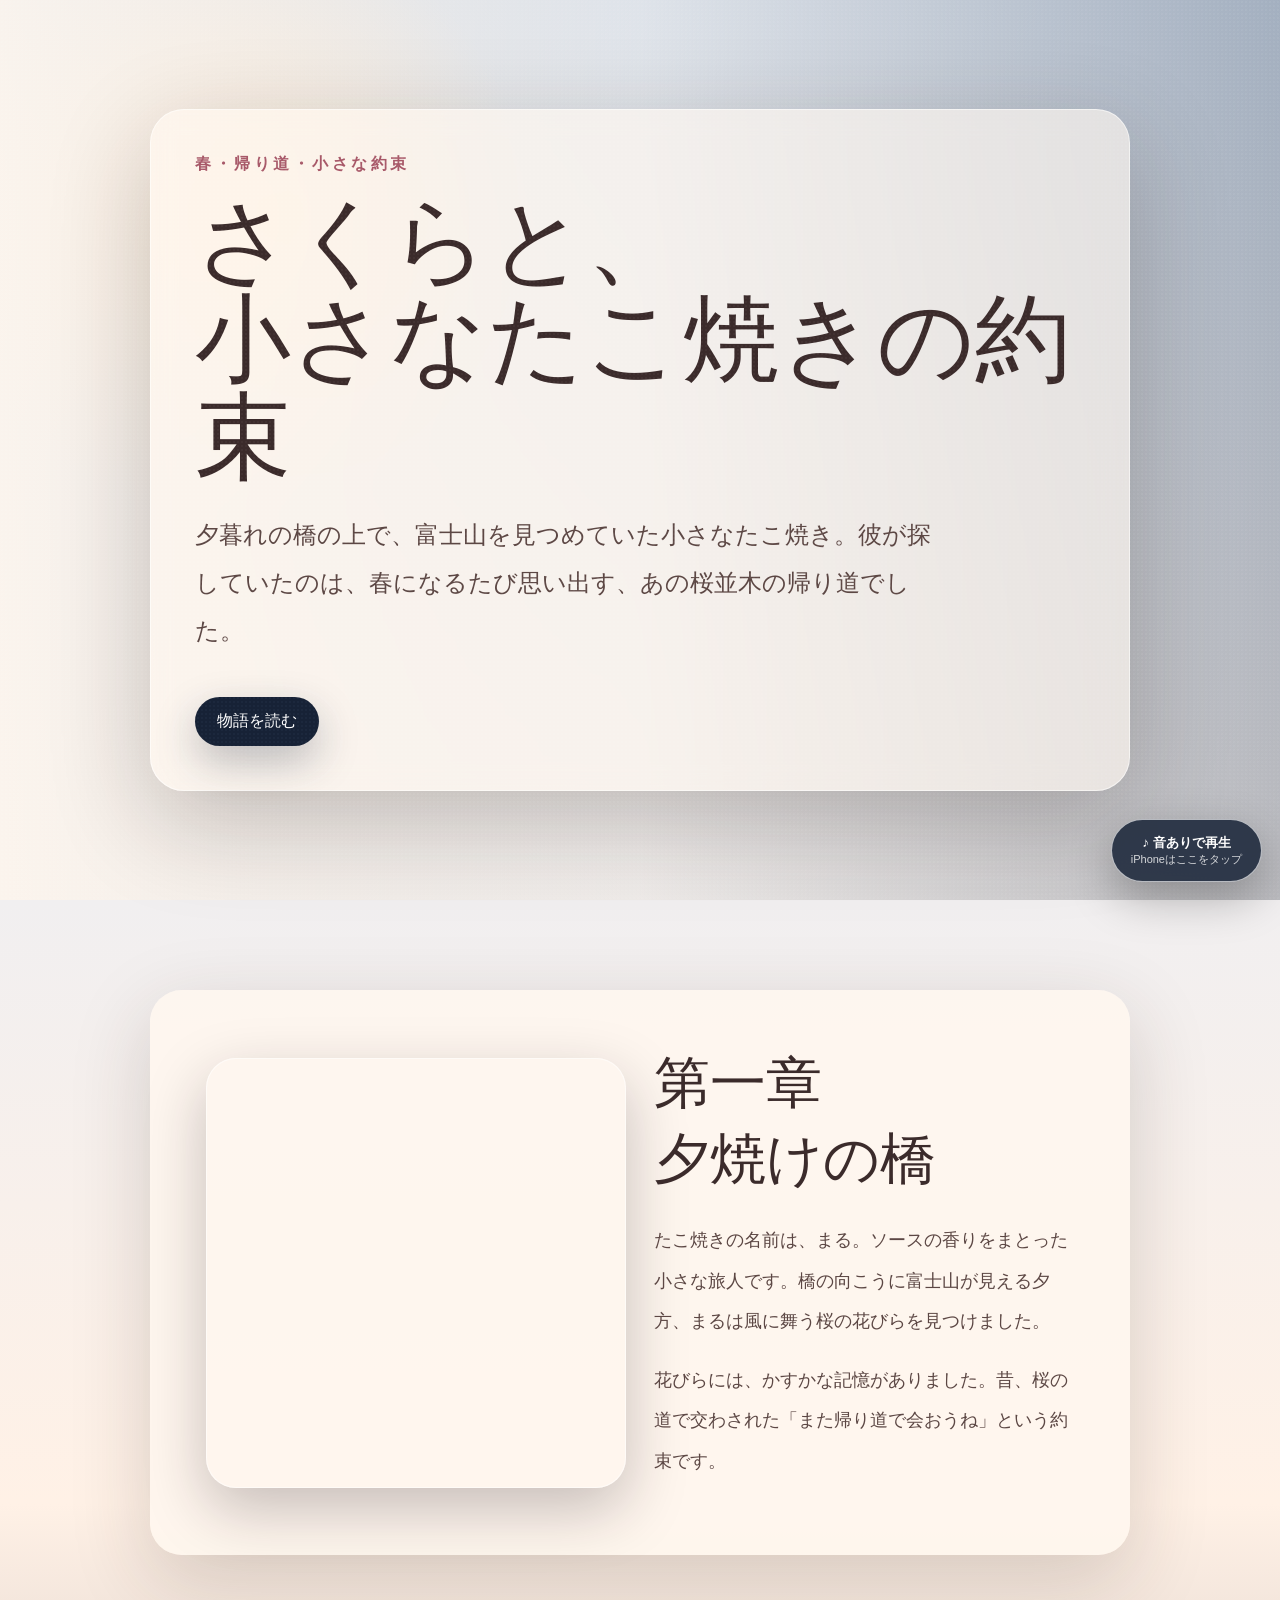
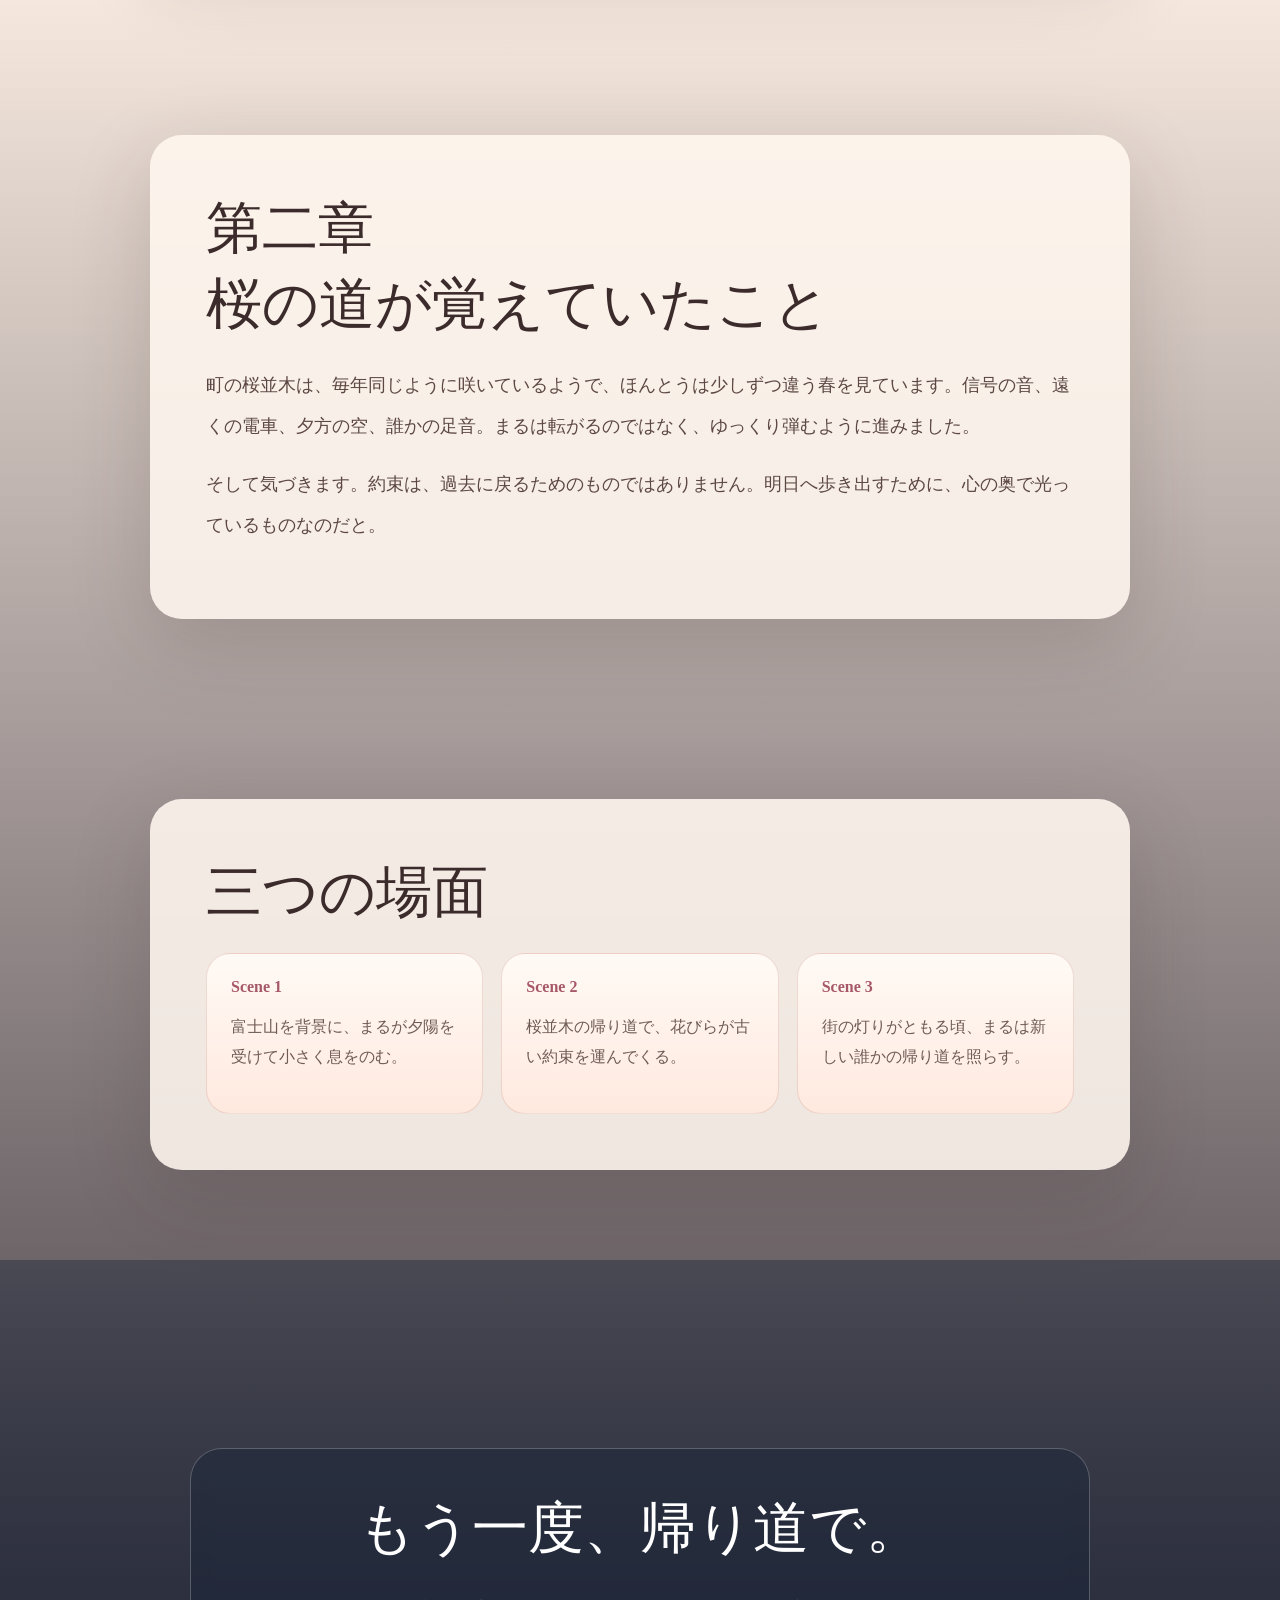
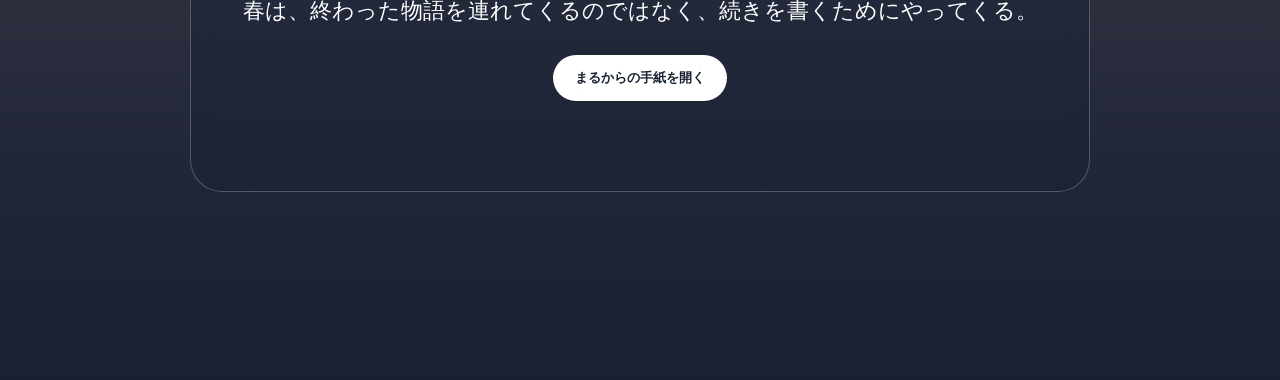
==== commit f2f6c5e6: "Fix louder cinematic audio and add film effects" ====
--- a/index.html
+++ b/index.html
@@ -1,33 +1 @@
-<!doctype html>
-<html lang="ja">
-<head>
-  <meta charset="utf-8" />
-  <meta name="viewport" content="width=device-width, initial-scale=1" />
-  <title>さくらと小さなたこ焼きの約束</title>
-  <meta name="description" content="桜の帰り道と、富士山を見つめる小さなたこ焼きから生まれた春の物語サイト。">
-  <meta property="og:title" content="さくらと小さなたこ焼きの約束">
-  <meta property="og:description" content="あの道で交わした約束を、春がもう一度連れてくる。">
-  <meta property="og:type" content="website">
-  <meta property="og:url" content="https://k-nifty.github.io/mysite2/">
-  <style>
-    :root{--ink:#3b2b2b;--muted:#7b6662;--paper:#fff7ef;--sakura:#f4a7b9;--sun:#f4b36a;--sky:#6f9ec7;--deep:#172236}*{box-sizing:border-box}html{scroll-behavior:smooth}body{margin:0;font-family:ui-serif,"Hiragino Mincho ProN","Yu Mincho",serif;color:var(--ink);background:linear-gradient(180deg,#dcecff 0%,#fff1e6 42%,#2b2430 100%);overflow-x:hidden}.petals{position:fixed;inset:0;pointer-events:none;z-index:3;overflow:hidden}.petals span{position:absolute;top:-8vh;width:14px;height:9px;border-radius:80% 0 80% 0;background:rgba(244,167,185,.75);filter:blur(.2px);animation:fall linear infinite}.petals span:nth-child(1){left:8%;animation-duration:11s}.petals span:nth-child(2){left:18%;animation-duration:14s;animation-delay:2s}.petals span:nth-child(3){left:31%;animation-duration:10s;animation-delay:4s}.petals span:nth-child(4){left:46%;animation-duration:16s;animation-delay:1s}.petals span:nth-child(5){left:61%;animation-duration:12s;animation-delay:3s}.petals span:nth-child(6){left:76%;animation-duration:15s;animation-delay:5s}.petals span:nth-child(7){left:91%;animation-duration:13s;animation-delay:1.5s}@keyframes fall{to{transform:translateY(112vh) translateX(80px) rotate(540deg)}}header{min-height:100vh;display:grid;place-items:center;padding:28px;position:relative;background:radial-gradient(circle at 18% 24%,rgba(255,220,176,.85),transparent 22%),linear-gradient(120deg,rgba(20,36,58,.18),rgba(255,255,255,.15)),url('D49456F5-E805-4C83-AE9D-FBE341C037E3.jpeg') center/cover no-repeat}.veil{position:absolute;inset:0;background:linear-gradient(90deg,rgba(255,247,239,.92),rgba(255,247,239,.48),rgba(20,25,38,.22))}.hero{position:relative;z-index:1;width:min(980px,100%);padding:44px;border:1px solid rgba(255,255,255,.55);border-radius:34px;background:rgba(255,247,239,.62);backdrop-filter:blur(12px);box-shadow:0 30px 100px rgba(35,22,18,.24)}.eyebrow{letter-spacing:.22em;color:#a75868;font-weight:700}.title{font-size:clamp(42px,8vw,96px);line-height:1.02;margin:18px 0 20px;font-weight:500}.lead{font-size:clamp(17px,2.2vw,24px);line-height:2;max-width:760px;color:#5c4744}.cta{display:inline-block;margin-top:18px;padding:14px 22px;border-radius:999px;background:var(--deep);color:#fff;text-decoration:none;box-shadow:0 16px 42px rgba(23,34,54,.28)}.sound{position:fixed;right:18px;bottom:18px;z-index:9;border:1px solid rgba(255,255,255,.55);border-radius:999px;padding:13px 18px;background:rgba(23,34,54,.72);color:#fff;backdrop-filter:blur(12px);cursor:pointer;box-shadow:0 16px 45px rgba(0,0,0,.28);font-weight:700}section{padding:90px 24px}.card{width:min(980px,100%);margin:auto;border-radius:32px;background:rgba(255,247,239,.88);box-shadow:0 24px 80px rgba(58,40,36,.18);padding:clamp(26px,5vw,56px)}h2{font-size:clamp(30px,5vw,56px);font-weight:500;margin:0 0 22px}.story p{font-size:18px;line-height:2.25;color:#5c4744}.split{display:grid;grid-template-columns:1fr 1fr;gap:28px;align-items:center}.photo{min-height:430px;border-radius:30px;background:url('1323C2AB-B8EA-4096-AECE-0AFC04B3CB11.jpeg') center/cover no-repeat;box-shadow:inset 0 0 0 1px rgba(255,255,255,.55),0 22px 60px rgba(31,24,30,.25)}.chapters{display:grid;grid-template-columns:repeat(3,1fr);gap:18px}.chapter{padding:24px;border-radius:24px;background:linear-gradient(180deg,#fffaf5,#ffe9df);border:1px solid rgba(165,91,76,.18)}.chapter b{color:#a75868}.chapter p{line-height:1.9;color:#705b57}.ending{min-height:80vh;display:grid;place-items:center;text-align:center;color:#fff;background:linear-gradient(rgba(23,34,54,.42),rgba(23,34,54,.78)),url('D49456F5-E805-4C83-AE9D-FBE341C037E3.jpeg') center/cover fixed}.ending .box{width:min(900px,92%);padding:42px;border-radius:32px;background:rgba(23,34,54,.42);border:1px solid rgba(255,255,255,.24);backdrop-filter:blur(10px)}.ending p{font-size:22px;line-height:2}.button{border:0;border-radius:999px;padding:14px 22px;font-weight:700;background:#fff;color:var(--deep);cursor:pointer}.secret{margin-top:18px;min-height:30px;font-size:18px;color:#ffe3eb}@media(max-width:760px){.hero{padding:28px}.split,.chapters{grid-template-columns:1fr}.photo{min-height:340px}section{padding:64px 18px}}
-  </style>
-</head>
-<body>
-  <div class="petals" aria-hidden="true"><span></span><span></span><span></span><span></span><span></span><span></span><span></span></div>
-  <button class="sound" id="soundBtn">♪ BGMを再生</button>
-  <header><div class="veil"></div><div class="hero"><div class="eyebrow">春・帰り道・小さな約束</div><h1 class="title">さくらと、<br>小さなたこ焼きの約束</h1><p class="lead">夕暮れの橋の上で、富士山を見つめていた小さなたこ焼き。彼が探していたのは、春になるたび思い出す、あの桜並木の帰り道でした。</p><a class="cta" href="#story">物語を読む</a></div></header>
-  <section id="story" class="story"><div class="card split"><div class="photo" aria-label="富士山と小さなたこ焼きのイメージ"></div><div><h2>第一章<br>夕焼けの橋</h2><p>たこ焼きの名前は、まる。ソースの香りをまとった小さな旅人です。橋の向こうに富士山が見える夕方、まるは風に舞う桜の花びらを見つけました。</p><p>花びらには、かすかな記憶がありました。昔、桜の道で交わされた「また帰り道で会おうね」という約束です。</p></div></div></section>
-  <section class="story"><div class="card"><h2>第二章<br>桜の道が覚えていたこと</h2><p>町の桜並木は、毎年同じように咲いているようで、ほんとうは少しずつ違う春を見ています。信号の音、遠くの電車、夕方の空、誰かの足音。まるは転がるのではなく、ゆっくり弾むように進みました。</p><p>そして気づきます。約束は、過去に戻るためのものではありません。明日へ歩き出すために、心の奥で光っているものなのだと。</p></div></section>
-  <section><div class="card"><h2>三つの場面</h2><div class="chapters"><div class="chapter"><b>Scene 1</b><p>富士山を背景に、まるが夕陽を受けて小さく息をのむ。</p></div><div class="chapter"><b>Scene 2</b><p>桜並木の帰り道で、花びらが古い約束を運んでくる。</p></div><div class="chapter"><b>Scene 3</b><p>街の灯りがともる頃、まるは新しい誰かの帰り道を照らす。</p></div></div></div></section>
-  <section class="ending"><div class="box"><h2>もう一度、帰り道で。</h2><p>春は、終わった物語を連れてくるのではなく、続きを書くためにやってくる。</p><button class="button" id="btn">まるからの手紙を開く</button><div id="secret" class="secret"></div></div></section>
-  <script>
-    const lines=["また、帰り道で会おうね。","桜が咲いたら、ぼくはきっと思い出す。","明日も、いい天気になりますように。"];let i=0;document.getElementById('btn').addEventListener('click',()=>{document.getElementById('secret').textContent=lines[i%lines.length];i++;});
-    let ctx, master, playing=false, timers=[];
-    function tone(freq,start,dur,type='sine',gain=.08){const o=ctx.createOscillator(),g=ctx.createGain();o.type=type;o.frequency.value=freq;g.gain.setValueAtTime(0,start);g.gain.linearRampToValueAtTime(gain,start+.35);g.gain.exponentialRampToValueAtTime(.0001,start+dur);o.connect(g).connect(master);o.start(start);o.stop(start+dur+.1)}
-    function noise(start,dur,gain=.018){const b=ctx.createBuffer(1,ctx.sampleRate*dur,ctx.sampleRate),d=b.getChannelData(0);for(let j=0;j<d.length;j++)d[j]=(Math.random()*2-1)*.25;const s=ctx.createBufferSource(),g=ctx.createGain(),f=ctx.createBiquadFilter();f.type='lowpass';f.frequency.value=900;s.buffer=b;g.gain.value=gain;s.connect(f).connect(g).connect(master);s.start(start);s.stop(start+dur)}
-    function playLoop(){const now=ctx.currentTime;const chords=[[261.63,329.63,392],[220,277.18,329.63],[246.94,293.66,369.99],[196,246.94,329.63]];chords.forEach((c,k)=>c.forEach((n,m)=>tone(n,now+k*3.2+m*.08,3.9,'sine',.045)));[523.25,587.33,659.25,587.33,523.25,440,493.88,523.25].forEach((n,k)=>tone(n,now+1+k*.8,1.6,'triangle',.035));noise(now,13,.012);timers.push(setTimeout(()=>{if(playing)playLoop()},12600))}
-    document.getElementById('soundBtn').addEventListener('click',async()=>{if(!ctx){ctx=new (window.AudioContext||window.webkitAudioContext)();master=ctx.createGain();master.gain.value=.55;master.connect(ctx.destination)}if(ctx.state==='suspended')await ctx.resume();if(!playing){playing=true;playLoop();soundBtn.textContent='♪ BGMを停止'}else{playing=false;timers.forEach(clearTimeout);timers=[];master.gain.setTargetAtTime(0,ctx.currentTime,.25);setTimeout(()=>{master.gain.value=.55},500);soundBtn.textContent='♪ BGMを再生'}});
-  </script>
-</body>
-</html>+<!doctype html><html lang="ja"><head><meta charset="utf-8"/><meta name="viewport" content="width=device-width,initial-scale=1"/><title>さくらと小さなたこ焼きの約束</title><meta name="description" content="桜の帰り道と、富士山を見つめる小さなたこ焼きから生まれた春の物語サイト。"><style>:root{--ink:#3b2b2b;--muted:#7b6662;--paper:#fff7ef;--sakura:#f4a7b9;--deep:#172236}*{box-sizing:border-box}html{scroll-behavior:smooth}body{margin:0;font-family:ui-serif,"Hiragino Mincho ProN","Yu Mincho",serif;color:var(--ink);background:linear-gradient(180deg,#dcecff 0%,#fff1e6 42%,#211b27 100%);overflow-x:hidden}.grain{position:fixed;inset:0;z-index:4;pointer-events:none;opacity:.18;background-image:radial-gradient(rgba(255,255,255,.6) 1px,transparent 1px);background-size:4px 4px;mix-blend-mode:soft-light}.petals{position:fixed;inset:0;pointer-events:none;z-index:3;overflow:hidden}.petals span{position:absolute;top:-8vh;width:14px;height:9px;border-radius:80% 0 80% 0;background:rgba(244,167,185,.75);animation:fall linear infinite}.petals span:nth-child(1){left:8%;animation-duration:11s}.petals span:nth-child(2){left:18%;animation-duration:14s;animation-delay:2s}.petals span:nth-child(3){left:31%;animation-duration:10s;animation-delay:4s}.petals span:nth-child(4){left:46%;animation-duration:16s;animation-delay:1s}.petals span:nth-child(5){left:61%;animation-duration:12s;animation-delay:3s}.petals span:nth-child(6){left:76%;animation-duration:15s;animation-delay:5s}.petals span:nth-child(7){left:91%;animation-duration:13s;animation-delay:1.5s}@keyframes fall{to{transform:translateY(112vh) translateX(80px) rotate(540deg)}}header{min-height:100vh;display:grid;place-items:center;padding:28px;position:relative;background:radial-gradient(circle at 18% 24%,rgba(255,220,176,.9),transparent 24%),linear-gradient(120deg,rgba(20,36,58,.2),rgba(255,255,255,.12)),url('D49456F5-E805-4C83-AE9D-FBE341C037E3.jpeg') center/cover no-repeat;background-attachment:fixed}.veil{position:absolute;inset:0;background:linear-gradient(90deg,rgba(255,247,239,.92),rgba(255,247,239,.45),rgba(20,25,38,.25))}.hero{position:relative;z-index:1;width:min(980px,100%);padding:44px;border:1px solid rgba(255,255,255,.55);border-radius:34px;background:rgba(255,247,239,.62);backdrop-filter:blur(12px);box-shadow:0 30px 100px rgba(35,22,18,.24);animation:rise 1.2s ease both}@keyframes rise{from{opacity:0;transform:translateY(24px)}to{opacity:1;transform:none}}.eyebrow{letter-spacing:.22em;color:#a75868;font-weight:700}.title{font-size:clamp(42px,8vw,96px);line-height:1.02;margin:18px 0 20px;font-weight:500}.lead{font-size:clamp(17px,2.2vw,24px);line-height:2;max-width:760px;color:#5c4744}.cta{display:inline-block;margin-top:18px;padding:14px 22px;border-radius:999px;background:var(--deep);color:#fff;text-decoration:none;box-shadow:0 16px 42px rgba(23,34,54,.28)}.sound{position:fixed;right:18px;bottom:18px;z-index:20;border:1px solid rgba(255,255,255,.65);border-radius:999px;padding:14px 19px;background:rgba(23,34,54,.86);color:#fff;backdrop-filter:blur(12px);cursor:pointer;box-shadow:0 16px 45px rgba(0,0,0,.28);font-weight:800}.sound small{display:block;font-size:11px;opacity:.8;font-weight:500}section{padding:90px 24px}.reveal{opacity:0;transform:translateY(28px);transition:1s ease}.reveal.show{opacity:1;transform:none}.card{width:min(980px,100%);margin:auto;border-radius:32px;background:rgba(255,247,239,.88);box-shadow:0 24px 80px rgba(58,40,36,.18);padding:clamp(26px,5vw,56px)}h2{font-size:clamp(30px,5vw,56px);font-weight:500;margin:0 0 22px}.story p{font-size:18px;line-height:2.25;color:#5c4744}.split{display:grid;grid-template-columns:1fr 1fr;gap:28px;align-items:center}.photo{min-height:430px;border-radius:30px;background:url('1323C2AB-B8EA-4096-AECE-0AFC04B3CB11.jpeg') center/cover no-repeat;box-shadow:inset 0 0 0 1px rgba(255,255,255,.55),0 22px 60px rgba(31,24,30,.25)}.chapters{display:grid;grid-template-columns:repeat(3,1fr);gap:18px}.chapter{padding:24px;border-radius:24px;background:linear-gradient(180deg,#fffaf5,#ffe9df);border:1px solid rgba(165,91,76,.18)}.chapter b{color:#a75868}.chapter p{line-height:1.9;color:#705b57}.ending{min-height:80vh;display:grid;place-items:center;text-align:center;color:#fff;background:linear-gradient(rgba(23,34,54,.42),rgba(23,34,54,.78)),url('D49456F5-E805-4C83-AE9D-FBE341C037E3.jpeg') center/cover fixed}.ending .box{width:min(900px,92%);padding:42px;border-radius:32px;background:rgba(23,34,54,.42);border:1px solid rgba(255,255,255,.24);backdrop-filter:blur(10px)}.ending p{font-size:22px;line-height:2}.button{border:0;border-radius:999px;padding:14px 22px;font-weight:700;background:#fff;color:var(--deep);cursor:pointer}.secret{margin-top:18px;min-height:30px;font-size:18px;color:#ffe3eb}@media(max-width:760px){header{background-attachment:scroll}.hero{padding:28px}.split,.chapters{grid-template-columns:1fr}.photo{min-height:340px}section{padding:64px 18px}}</style></head><body><div class="grain"></div><div class="petals" aria-hidden="true"><span></span><span></span><span></span><span></span><span></span><span></span><span></span></div><button class="sound" id="soundBtn">♪ 音ありで再生<small>iPhoneはここをタップ</small></button><header><div class="veil"></div><div class="hero"><div class="eyebrow">春・帰り道・小さな約束</div><h1 class="title">さくらと、<br>小さなたこ焼きの約束</h1><p class="lead">夕暮れの橋の上で、富士山を見つめていた小さなたこ焼き。彼が探していたのは、春になるたび思い出す、あの桜並木の帰り道でした。</p><a class="cta" href="#story">物語を読む</a></div></header><section id="story" class="story reveal"><div class="card split"><div class="photo"></div><div><h2>第一章<br>夕焼けの橋</h2><p>たこ焼きの名前は、まる。ソースの香りをまとった小さな旅人です。橋の向こうに富士山が見える夕方、まるは風に舞う桜の花びらを見つけました。</p><p>花びらには、かすかな記憶がありました。昔、桜の道で交わされた「また帰り道で会おうね」という約束です。</p></div></div></section><section class="story reveal"><div class="card"><h2>第二章<br>桜の道が覚えていたこと</h2><p>町の桜並木は、毎年同じように咲いているようで、ほんとうは少しずつ違う春を見ています。信号の音、遠くの電車、夕方の空、誰かの足音。まるは転がるのではなく、ゆっくり弾むように進みました。</p><p>そして気づきます。約束は、過去に戻るためのものではありません。明日へ歩き出すために、心の奥で光っているものなのだと。</p></div></section><section class="reveal"><div class="card"><h2>三つの場面</h2><div class="chapters"><div class="chapter"><b>Scene 1</b><p>富士山を背景に、まるが夕陽を受けて小さく息をのむ。</p></div><div class="chapter"><b>Scene 2</b><p>桜並木の帰り道で、花びらが古い約束を運んでくる。</p></div><div class="chapter"><b>Scene 3</b><p>街の灯りがともる頃、まるは新しい誰かの帰り道を照らす。</p></div></div></div></section><section class="ending"><div class="box reveal"><h2>もう一度、帰り道で。</h2><p>春は、終わった物語を連れてくるのではなく、続きを書くためにやってくる。</p><button class="button" id="btn">まるからの手紙を開く</button><div id="secret" class="secret"></div></div></section><script>const lines=["また、帰り道で会おうね。","桜が咲いたら、ぼくはきっと思い出す。","明日も、いい天気になりますように。"];let i=0;btn.onclick=()=>{secret.textContent=lines[i++%lines.length]};document.querySelectorAll('.reveal').forEach(el=>new IntersectionObserver(es=>es.forEach(e=>{if(e.isIntersecting)e.target.classList.add('show')}),{threshold:.18}).observe(el));let ctx,master,playing=false,loopId=null,active=[];function stopNodes(){active.forEach(n=>{try{n.stop()}catch(e){}});active=[]}function makeNoise(){const len=ctx.sampleRate*2,b=ctx.createBuffer(1,len,ctx.sampleRate),d=b.getChannelData(0);for(let j=0;j<len;j++)d[j]=Math.random()*2-1;return b}function note(freq,t,dur,wave='sine',vol=.18){const o=ctx.createOscillator(),g=ctx.createGain();o.type=wave;o.frequency.setValueAtTime(freq,t);g.gain.setValueAtTime(0,t);g.gain.linearRampToValueAtTime(vol,t+.05);g.gain.exponentialRampToValueAtTime(.001,t+dur);o.connect(g).connect(master);o.start(t);o.stop(t+dur+.05);active.push(o)}function wind(t,dur){const s=ctx.createBufferSource(),f=ctx.createBiquadFilter(),g=ctx.createGain();s.buffer=makeNoise();s.loop=true;f.type='lowpass';f.frequency.value=650;g.gain.value=.08;s.connect(f).connect(g).connect(master);s.start(t);s.stop(t+dur);active.push(s)}function score(){const t=ctx.currentTime+.03;wind(t,16);const bass=[130.81,110,123.47,98],ch=[[261.63,329.63,392],[220,277.18,329.63],[246.94,293.66,369.99],[196,246.94,329.63]];for(let k=0;k<4;k++){note(bass[k],t+k*4,3.8,'sine',.22);ch[k].forEach((n,m)=>note(n,t+k*4+m*.08,4.2,'triangle',.14));}const mel=[523.25,587.33,659.25,783.99,659.25,587.33,523.25,440,493.88,523.25];mel.forEach((n,k)=>note(n,t+1+k*.72,1.2,'sine',.16));loopId=setTimeout(()=>{if(playing)score()},15500)}soundBtn.onclick=async()=>{try{if(!ctx){ctx=new (window.AudioContext||window.webkitAudioContext)();master=ctx.createGain();master.gain.value=.95;master.connect(ctx.destination)}await ctx.resume();if(!playing){playing=true;master.gain.cancelScheduledValues(ctx.currentTime);master.gain.setValueAtTime(.95,ctx.currentTime);score();soundBtn.innerHTML='♪ 音を停止<small>再タップで停止</small>'}else{playing=false;clearTimeout(loopId);master.gain.setTargetAtTime(0,ctx.currentTime,.15);setTimeout(()=>{stopNodes();master.gain.value=.95},400);soundBtn.innerHTML='♪ 音ありで再生<small>iPhoneはここをタップ</small>'}}catch(e){soundBtn.innerHTML='音声を開始できません<small>マナーモード解除・音量確認</small>'}}</script></body></html>
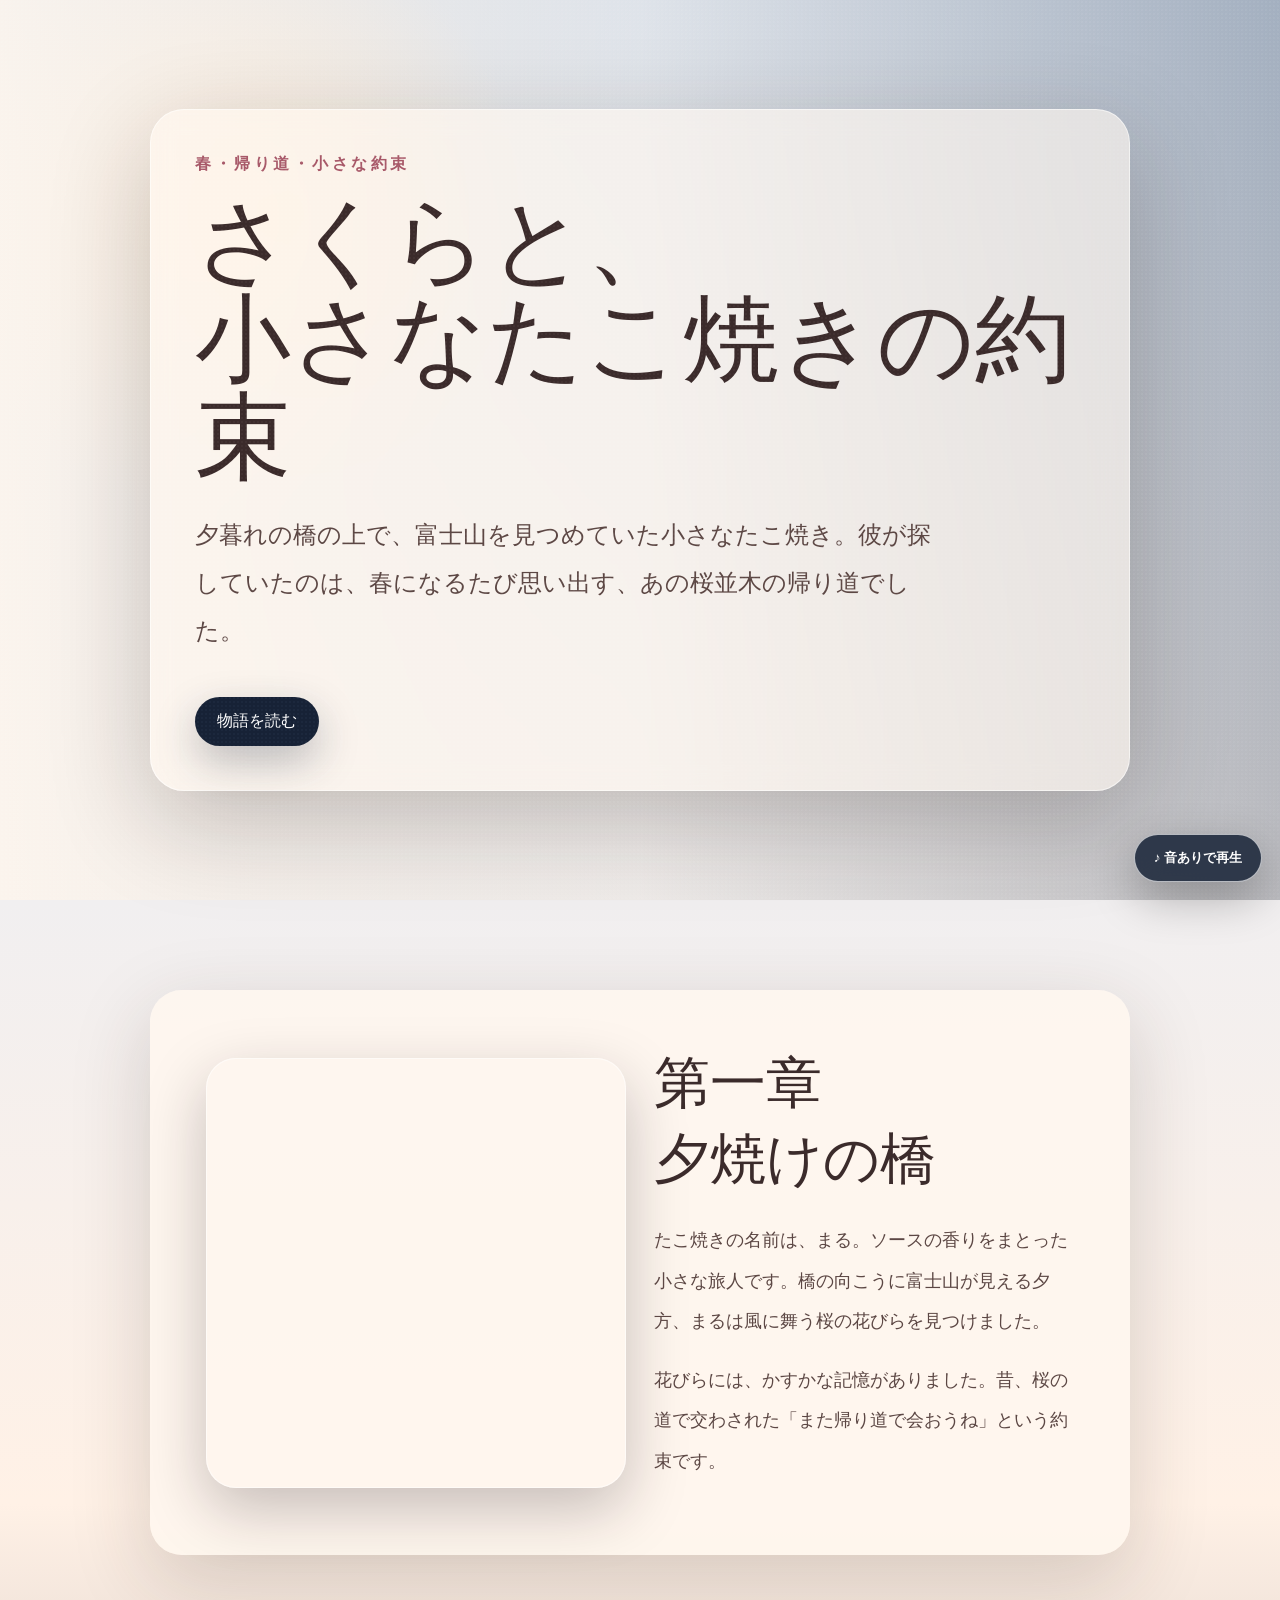
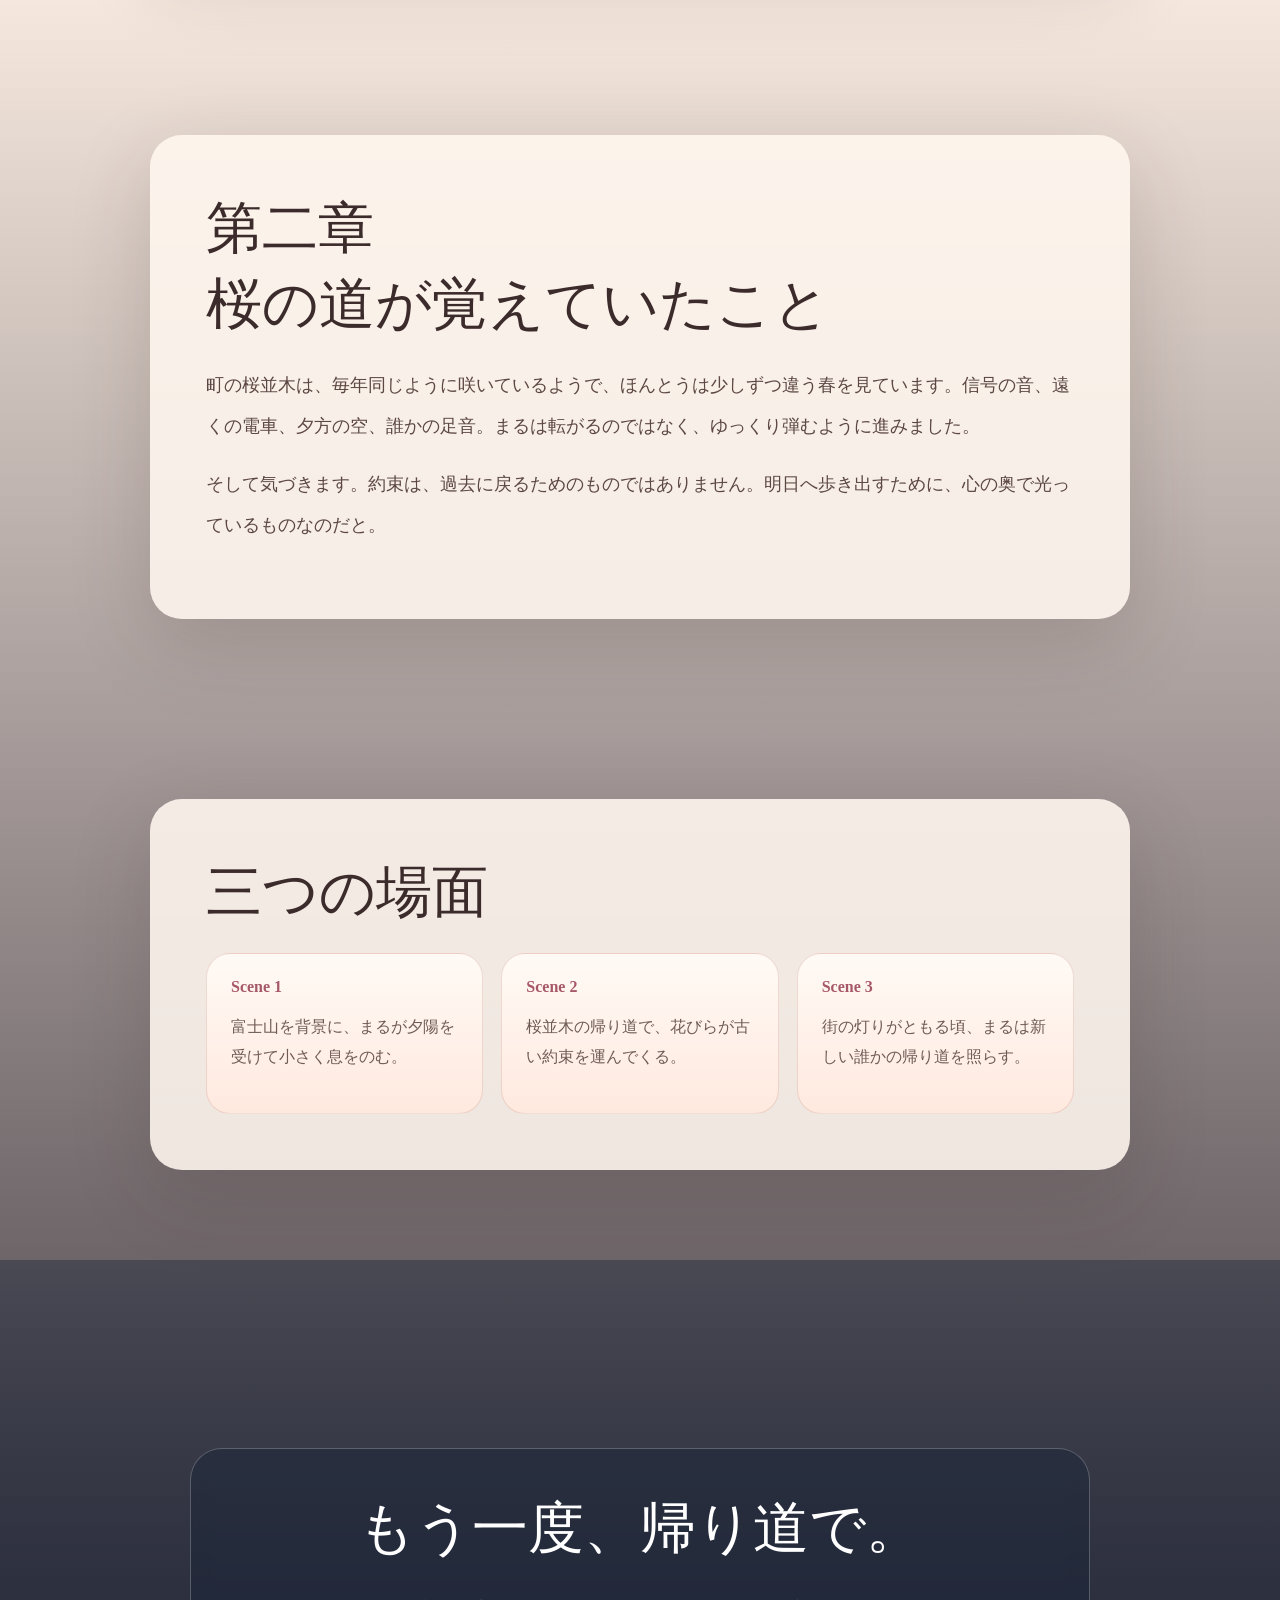
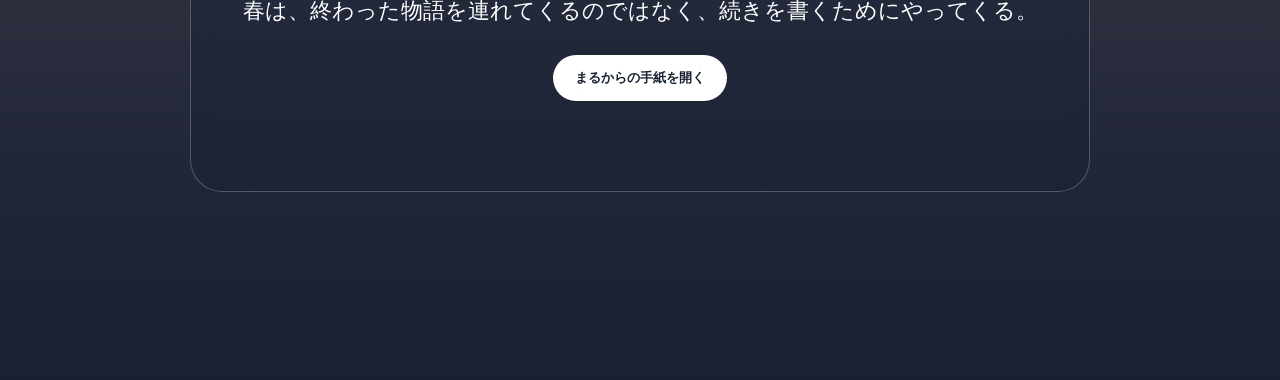
==== commit 9ddaf9ee: "Split HTML CSS JS structure" ====
--- a/index.html
+++ b/index.html
@@ -1 +1 @@
-<!doctype html><html lang="ja"><head><meta charset="utf-8"/><meta name="viewport" content="width=device-width,initial-scale=1"/><title>さくらと小さなたこ焼きの約束</title><meta name="description" content="桜の帰り道と、富士山を見つめる小さなたこ焼きから生まれた春の物語サイト。"><style>:root{--ink:#3b2b2b;--muted:#7b6662;--paper:#fff7ef;--sakura:#f4a7b9;--deep:#172236}*{box-sizing:border-box}html{scroll-behavior:smooth}body{margin:0;font-family:ui-serif,"Hiragino Mincho ProN","Yu Mincho",serif;color:var(--ink);background:linear-gradient(180deg,#dcecff 0%,#fff1e6 42%,#211b27 100%);overflow-x:hidden}.grain{position:fixed;inset:0;z-index:4;pointer-events:none;opacity:.18;background-image:radial-gradient(rgba(255,255,255,.6) 1px,transparent 1px);background-size:4px 4px;mix-blend-mode:soft-light}.petals{position:fixed;inset:0;pointer-events:none;z-index:3;overflow:hidden}.petals span{position:absolute;top:-8vh;width:14px;height:9px;border-radius:80% 0 80% 0;background:rgba(244,167,185,.75);animation:fall linear infinite}.petals span:nth-child(1){left:8%;animation-duration:11s}.petals span:nth-child(2){left:18%;animation-duration:14s;animation-delay:2s}.petals span:nth-child(3){left:31%;animation-duration:10s;animation-delay:4s}.petals span:nth-child(4){left:46%;animation-duration:16s;animation-delay:1s}.petals span:nth-child(5){left:61%;animation-duration:12s;animation-delay:3s}.petals span:nth-child(6){left:76%;animation-duration:15s;animation-delay:5s}.petals span:nth-child(7){left:91%;animation-duration:13s;animation-delay:1.5s}@keyframes fall{to{transform:translateY(112vh) translateX(80px) rotate(540deg)}}header{min-height:100vh;display:grid;place-items:center;padding:28px;position:relative;background:radial-gradient(circle at 18% 24%,rgba(255,220,176,.9),transparent 24%),linear-gradient(120deg,rgba(20,36,58,.2),rgba(255,255,255,.12)),url('D49456F5-E805-4C83-AE9D-FBE341C037E3.jpeg') center/cover no-repeat;background-attachment:fixed}.veil{position:absolute;inset:0;background:linear-gradient(90deg,rgba(255,247,239,.92),rgba(255,247,239,.45),rgba(20,25,38,.25))}.hero{position:relative;z-index:1;width:min(980px,100%);padding:44px;border:1px solid rgba(255,255,255,.55);border-radius:34px;background:rgba(255,247,239,.62);backdrop-filter:blur(12px);box-shadow:0 30px 100px rgba(35,22,18,.24);animation:rise 1.2s ease both}@keyframes rise{from{opacity:0;transform:translateY(24px)}to{opacity:1;transform:none}}.eyebrow{letter-spacing:.22em;color:#a75868;font-weight:700}.title{font-size:clamp(42px,8vw,96px);line-height:1.02;margin:18px 0 20px;font-weight:500}.lead{font-size:clamp(17px,2.2vw,24px);line-height:2;max-width:760px;color:#5c4744}.cta{display:inline-block;margin-top:18px;padding:14px 22px;border-radius:999px;background:var(--deep);color:#fff;text-decoration:none;box-shadow:0 16px 42px rgba(23,34,54,.28)}.sound{position:fixed;right:18px;bottom:18px;z-index:20;border:1px solid rgba(255,255,255,.65);border-radius:999px;padding:14px 19px;background:rgba(23,34,54,.86);color:#fff;backdrop-filter:blur(12px);cursor:pointer;box-shadow:0 16px 45px rgba(0,0,0,.28);font-weight:800}.sound small{display:block;font-size:11px;opacity:.8;font-weight:500}section{padding:90px 24px}.reveal{opacity:0;transform:translateY(28px);transition:1s ease}.reveal.show{opacity:1;transform:none}.card{width:min(980px,100%);margin:auto;border-radius:32px;background:rgba(255,247,239,.88);box-shadow:0 24px 80px rgba(58,40,36,.18);padding:clamp(26px,5vw,56px)}h2{font-size:clamp(30px,5vw,56px);font-weight:500;margin:0 0 22px}.story p{font-size:18px;line-height:2.25;color:#5c4744}.split{display:grid;grid-template-columns:1fr 1fr;gap:28px;align-items:center}.photo{min-height:430px;border-radius:30px;background:url('1323C2AB-B8EA-4096-AECE-0AFC04B3CB11.jpeg') center/cover no-repeat;box-shadow:inset 0 0 0 1px rgba(255,255,255,.55),0 22px 60px rgba(31,24,30,.25)}.chapters{display:grid;grid-template-columns:repeat(3,1fr);gap:18px}.chapter{padding:24px;border-radius:24px;background:linear-gradient(180deg,#fffaf5,#ffe9df);border:1px solid rgba(165,91,76,.18)}.chapter b{color:#a75868}.chapter p{line-height:1.9;color:#705b57}.ending{min-height:80vh;display:grid;place-items:center;text-align:center;color:#fff;background:linear-gradient(rgba(23,34,54,.42),rgba(23,34,54,.78)),url('D49456F5-E805-4C83-AE9D-FBE341C037E3.jpeg') center/cover fixed}.ending .box{width:min(900px,92%);padding:42px;border-radius:32px;background:rgba(23,34,54,.42);border:1px solid rgba(255,255,255,.24);backdrop-filter:blur(10px)}.ending p{font-size:22px;line-height:2}.button{border:0;border-radius:999px;padding:14px 22px;font-weight:700;background:#fff;color:var(--deep);cursor:pointer}.secret{margin-top:18px;min-height:30px;font-size:18px;color:#ffe3eb}@media(max-width:760px){header{background-attachment:scroll}.hero{padding:28px}.split,.chapters{grid-template-columns:1fr}.photo{min-height:340px}section{padding:64px 18px}}</style></head><body><div class="grain"></div><div class="petals" aria-hidden="true"><span></span><span></span><span></span><span></span><span></span><span></span><span></span></div><button class="sound" id="soundBtn">♪ 音ありで再生<small>iPhoneはここをタップ</small></button><header><div class="veil"></div><div class="hero"><div class="eyebrow">春・帰り道・小さな約束</div><h1 class="title">さくらと、<br>小さなたこ焼きの約束</h1><p class="lead">夕暮れの橋の上で、富士山を見つめていた小さなたこ焼き。彼が探していたのは、春になるたび思い出す、あの桜並木の帰り道でした。</p><a class="cta" href="#story">物語を読む</a></div></header><section id="story" class="story reveal"><div class="card split"><div class="photo"></div><div><h2>第一章<br>夕焼けの橋</h2><p>たこ焼きの名前は、まる。ソースの香りをまとった小さな旅人です。橋の向こうに富士山が見える夕方、まるは風に舞う桜の花びらを見つけました。</p><p>花びらには、かすかな記憶がありました。昔、桜の道で交わされた「また帰り道で会おうね」という約束です。</p></div></div></section><section class="story reveal"><div class="card"><h2>第二章<br>桜の道が覚えていたこと</h2><p>町の桜並木は、毎年同じように咲いているようで、ほんとうは少しずつ違う春を見ています。信号の音、遠くの電車、夕方の空、誰かの足音。まるは転がるのではなく、ゆっくり弾むように進みました。</p><p>そして気づきます。約束は、過去に戻るためのものではありません。明日へ歩き出すために、心の奥で光っているものなのだと。</p></div></section><section class="reveal"><div class="card"><h2>三つの場面</h2><div class="chapters"><div class="chapter"><b>Scene 1</b><p>富士山を背景に、まるが夕陽を受けて小さく息をのむ。</p></div><div class="chapter"><b>Scene 2</b><p>桜並木の帰り道で、花びらが古い約束を運んでくる。</p></div><div class="chapter"><b>Scene 3</b><p>街の灯りがともる頃、まるは新しい誰かの帰り道を照らす。</p></div></div></div></section><section class="ending"><div class="box reveal"><h2>もう一度、帰り道で。</h2><p>春は、終わった物語を連れてくるのではなく、続きを書くためにやってくる。</p><button class="button" id="btn">まるからの手紙を開く</button><div id="secret" class="secret"></div></div></section><script>const lines=["また、帰り道で会おうね。","桜が咲いたら、ぼくはきっと思い出す。","明日も、いい天気になりますように。"];let i=0;btn.onclick=()=>{secret.textContent=lines[i++%lines.length]};document.querySelectorAll('.reveal').forEach(el=>new IntersectionObserver(es=>es.forEach(e=>{if(e.isIntersecting)e.target.classList.add('show')}),{threshold:.18}).observe(el));let ctx,master,playing=false,loopId=null,active=[];function stopNodes(){active.forEach(n=>{try{n.stop()}catch(e){}});active=[]}function makeNoise(){const len=ctx.sampleRate*2,b=ctx.createBuffer(1,len,ctx.sampleRate),d=b.getChannelData(0);for(let j=0;j<len;j++)d[j]=Math.random()*2-1;return b}function note(freq,t,dur,wave='sine',vol=.18){const o=ctx.createOscillator(),g=ctx.createGain();o.type=wave;o.frequency.setValueAtTime(freq,t);g.gain.setValueAtTime(0,t);g.gain.linearRampToValueAtTime(vol,t+.05);g.gain.exponentialRampToValueAtTime(.001,t+dur);o.connect(g).connect(master);o.start(t);o.stop(t+dur+.05);active.push(o)}function wind(t,dur){const s=ctx.createBufferSource(),f=ctx.createBiquadFilter(),g=ctx.createGain();s.buffer=makeNoise();s.loop=true;f.type='lowpass';f.frequency.value=650;g.gain.value=.08;s.connect(f).connect(g).connect(master);s.start(t);s.stop(t+dur);active.push(s)}function score(){const t=ctx.currentTime+.03;wind(t,16);const bass=[130.81,110,123.47,98],ch=[[261.63,329.63,392],[220,277.18,329.63],[246.94,293.66,369.99],[196,246.94,329.63]];for(let k=0;k<4;k++){note(bass[k],t+k*4,3.8,'sine',.22);ch[k].forEach((n,m)=>note(n,t+k*4+m*.08,4.2,'triangle',.14));}const mel=[523.25,587.33,659.25,783.99,659.25,587.33,523.25,440,493.88,523.25];mel.forEach((n,k)=>note(n,t+1+k*.72,1.2,'sine',.16));loopId=setTimeout(()=>{if(playing)score()},15500)}soundBtn.onclick=async()=>{try{if(!ctx){ctx=new (window.AudioContext||window.webkitAudioContext)();master=ctx.createGain();master.gain.value=.95;master.connect(ctx.destination)}await ctx.resume();if(!playing){playing=true;master.gain.cancelScheduledValues(ctx.currentTime);master.gain.setValueAtTime(.95,ctx.currentTime);score();soundBtn.innerHTML='♪ 音を停止<small>再タップで停止</small>'}else{playing=false;clearTimeout(loopId);master.gain.setTargetAtTime(0,ctx.currentTime,.15);setTimeout(()=>{stopNodes();master.gain.value=.95},400);soundBtn.innerHTML='♪ 音ありで再生<small>iPhoneはここをタップ</small>'}}catch(e){soundBtn.innerHTML='音声を開始できません<small>マナーモード解除・音量確認</small>'}}</script></body></html>+<!doctype html><html lang="ja"><head><meta charset="utf-8"/><meta name="viewport" content="width=device-width,initial-scale=1"/><title>さくらと小さなたこ焼きの約束</title><link rel="stylesheet" href="style.css"></head><body><div class="grain"></div><div class="petals"><span></span><span></span><span></span><span></span><span></span><span></span><span></span></div><button class="sound" id="soundBtn">♪ 音ありで再生</button><header><div class="veil"></div><div class="hero"><div class="eyebrow">春・帰り道・小さな約束</div><h1 class="title">さくらと、<br>小さなたこ焼きの約束</h1><p class="lead">夕暮れの橋の上で、富士山を見つめていた小さなたこ焼き。彼が探していたのは、春になるたび思い出す、あの桜並木の帰り道でした。</p><a class="cta" href="#story">物語を読む</a></div></header><section id="story" class="story reveal"><div class="card split"><div class="photo"></div><div><h2>第一章<br>夕焼けの橋</h2><p>たこ焼きの名前は、まる。ソースの香りをまとった小さな旅人です。橋の向こうに富士山が見える夕方、まるは風に舞う桜の花びらを見つけました。</p><p>花びらには、かすかな記憶がありました。昔、桜の道で交わされた「また帰り道で会おうね」という約束です。</p></div></div></section><section class="story reveal"><div class="card"><h2>第二章<br>桜の道が覚えていたこと</h2><p>町の桜並木は、毎年同じように咲いているようで、ほんとうは少しずつ違う春を見ています。信号の音、遠くの電車、夕方の空、誰かの足音。まるは転がるのではなく、ゆっくり弾むように進みました。</p><p>そして気づきます。約束は、過去に戻るためのものではありません。明日へ歩き出すために、心の奥で光っているものなのだと。</p></div></section><section class="reveal"><div class="card"><h2>三つの場面</h2><div class="chapters"><div class="chapter"><b>Scene 1</b><p>富士山を背景に、まるが夕陽を受けて小さく息をのむ。</p></div><div class="chapter"><b>Scene 2</b><p>桜並木の帰り道で、花びらが古い約束を運んでくる。</p></div><div class="chapter"><b>Scene 3</b><p>街の灯りがともる頃、まるは新しい誰かの帰り道を照らす。</p></div></div></div></section><section class="ending"><div class="box reveal"><h2>もう一度、帰り道で。</h2><p>春は、終わった物語を連れてくるのではなく、続きを書くためにやってくる。</p><button class="button" id="btn">まるからの手紙を開く</button><div id="secret" class="secret"></div></div></section><script src="script.js"></script></body></html>
--- a/style.css
+++ b/style.css
@@ -0,0 +1 @@
+*{box-sizing:border-box}html{scroll-behavior:smooth}body{margin:0;font-family:ui-serif,"Hiragino Mincho ProN","Yu Mincho",serif;color:#3b2b2b;background:linear-gradient(180deg,#dcecff 0%,#fff1e6 42%,#211b27 100%);overflow-x:hidden}.grain{position:fixed;inset:0;z-index:4;pointer-events:none;opacity:.18;background-image:radial-gradient(rgba(255,255,255,.6) 1px,transparent 1px);background-size:4px 4px;mix-blend-mode:soft-light}.petals{position:fixed;inset:0;pointer-events:none;z-index:3;overflow:hidden}.petals span{position:absolute;top:-8vh;width:14px;height:9px;border-radius:80% 0 80% 0;background:rgba(244,167,185,.75);animation:fall linear infinite}.petals span:nth-child(1){left:8%;animation-duration:11s}.petals span:nth-child(2){left:18%;animation-duration:14s;animation-delay:2s}.petals span:nth-child(3){left:31%;animation-duration:10s;animation-delay:4s}.petals span:nth-child(4){left:46%;animation-duration:16s;animation-delay:1s}.petals span:nth-child(5){left:61%;animation-duration:12s;animation-delay:3s}.petals span:nth-child(6){left:76%;animation-duration:15s;animation-delay:5s}.petals span:nth-child(7){left:91%;animation-duration:13s;animation-delay:1.5s}@keyframes fall{to{transform:translateY(112vh) translateX(80px) rotate(540deg)}}header{min-height:100vh;display:grid;place-items:center;padding:28px;position:relative;background:radial-gradient(circle at 18% 24%,rgba(255,220,176,.9),transparent 24%),linear-gradient(120deg,rgba(20,36,58,.2),rgba(255,255,255,.12)),url('D49456F5-E805-4C83-AE9D-FBE341C037E3.jpeg') center/cover no-repeat;background-attachment:fixed}.veil{position:absolute;inset:0;background:linear-gradient(90deg,rgba(255,247,239,.92),rgba(255,247,239,.45),rgba(20,25,38,.25))}.hero{position:relative;z-index:1;width:min(980px,100%);padding:44px;border:1px solid rgba(255,255,255,.55);border-radius:34px;background:rgba(255,247,239,.62);backdrop-filter:blur(12px);box-shadow:0 30px 100px rgba(35,22,18,.24);animation:rise 1.2s ease both}@keyframes rise{from{opacity:0;transform:translateY(24px)}to{opacity:1;transform:none}}.eyebrow{letter-spacing:.22em;color:#a75868;font-weight:700}.title{font-size:clamp(42px,8vw,96px);line-height:1.02;margin:18px 0 20px;font-weight:500}.lead{font-size:clamp(17px,2.2vw,24px);line-height:2;max-width:760px;color:#5c4744}.cta{display:inline-block;margin-top:18px;padding:14px 22px;border-radius:999px;background:#172236;color:#fff;text-decoration:none;box-shadow:0 16px 42px rgba(23,34,54,.28)}.sound{position:fixed;right:18px;bottom:18px;z-index:20;border:1px solid rgba(255,255,255,.65);border-radius:999px;padding:14px 19px;background:rgba(23,34,54,.86);color:#fff;backdrop-filter:blur(12px);cursor:pointer;box-shadow:0 16px 45px rgba(0,0,0,.28);font-weight:800}.sound small{display:block;font-size:11px;opacity:.8;font-weight:500}section{padding:90px 24px}.reveal{opacity:0;transform:translateY(28px);transition:1s ease}.reveal.show{opacity:1;transform:none}.card{width:min(980px,100%);margin:auto;border-radius:32px;background:rgba(255,247,239,.88);box-shadow:0 24px 80px rgba(58,40,36,.18);padding:clamp(26px,5vw,56px)}h2{font-size:clamp(30px,5vw,56px);font-weight:500;margin:0 0 22px}.story p{font-size:18px;line-height:2.25;color:#5c4744}.split{display:grid;grid-template-columns:1fr 1fr;gap:28px;align-items:center}.photo{min-height:430px;border-radius:30px;background:url('1323C2AB-B8EA-4096-AECE-0AFC04B3CB11.jpeg') center/cover no-repeat;box-shadow:inset 0 0 0 1px rgba(255,255,255,.55),0 22px 60px rgba(31,24,30,.25)}.chapters{display:grid;grid-template-columns:repeat(3,1fr);gap:18px}.chapter{padding:24px;border-radius:24px;background:linear-gradient(180deg,#fffaf5,#ffe9df);border:1px solid rgba(165,91,76,.18)}.chapter b{color:#a75868}.chapter p{line-height:1.9;color:#705b57}.ending{min-height:80vh;display:grid;place-items:center;text-align:center;color:#fff;background:linear-gradient(rgba(23,34,54,.42),rgba(23,34,54,.78)),url('D49456F5-E805-4C83-AE9D-FBE341C037E3.jpeg') center/cover fixed}.ending .box{width:min(900px,92%);padding:42px;border-radius:32px;background:rgba(23,34,54,.42);border:1px solid rgba(255,255,255,.24);backdrop-filter:blur(10px)}.ending p{font-size:22px;line-height:2}.button{border:0;border-radius:999px;padding:14px 22px;font-weight:700;background:#fff;color:#172236;cursor:pointer}.secret{margin-top:18px;min-height:30px;font-size:18px;color:#ffe3eb}@media(max-width:760px){header{background-attachment:scroll}.hero{padding:28px}.split,.chapters{grid-template-columns:1fr}.photo{min-height:340px}section{padding:64px 18px}}
